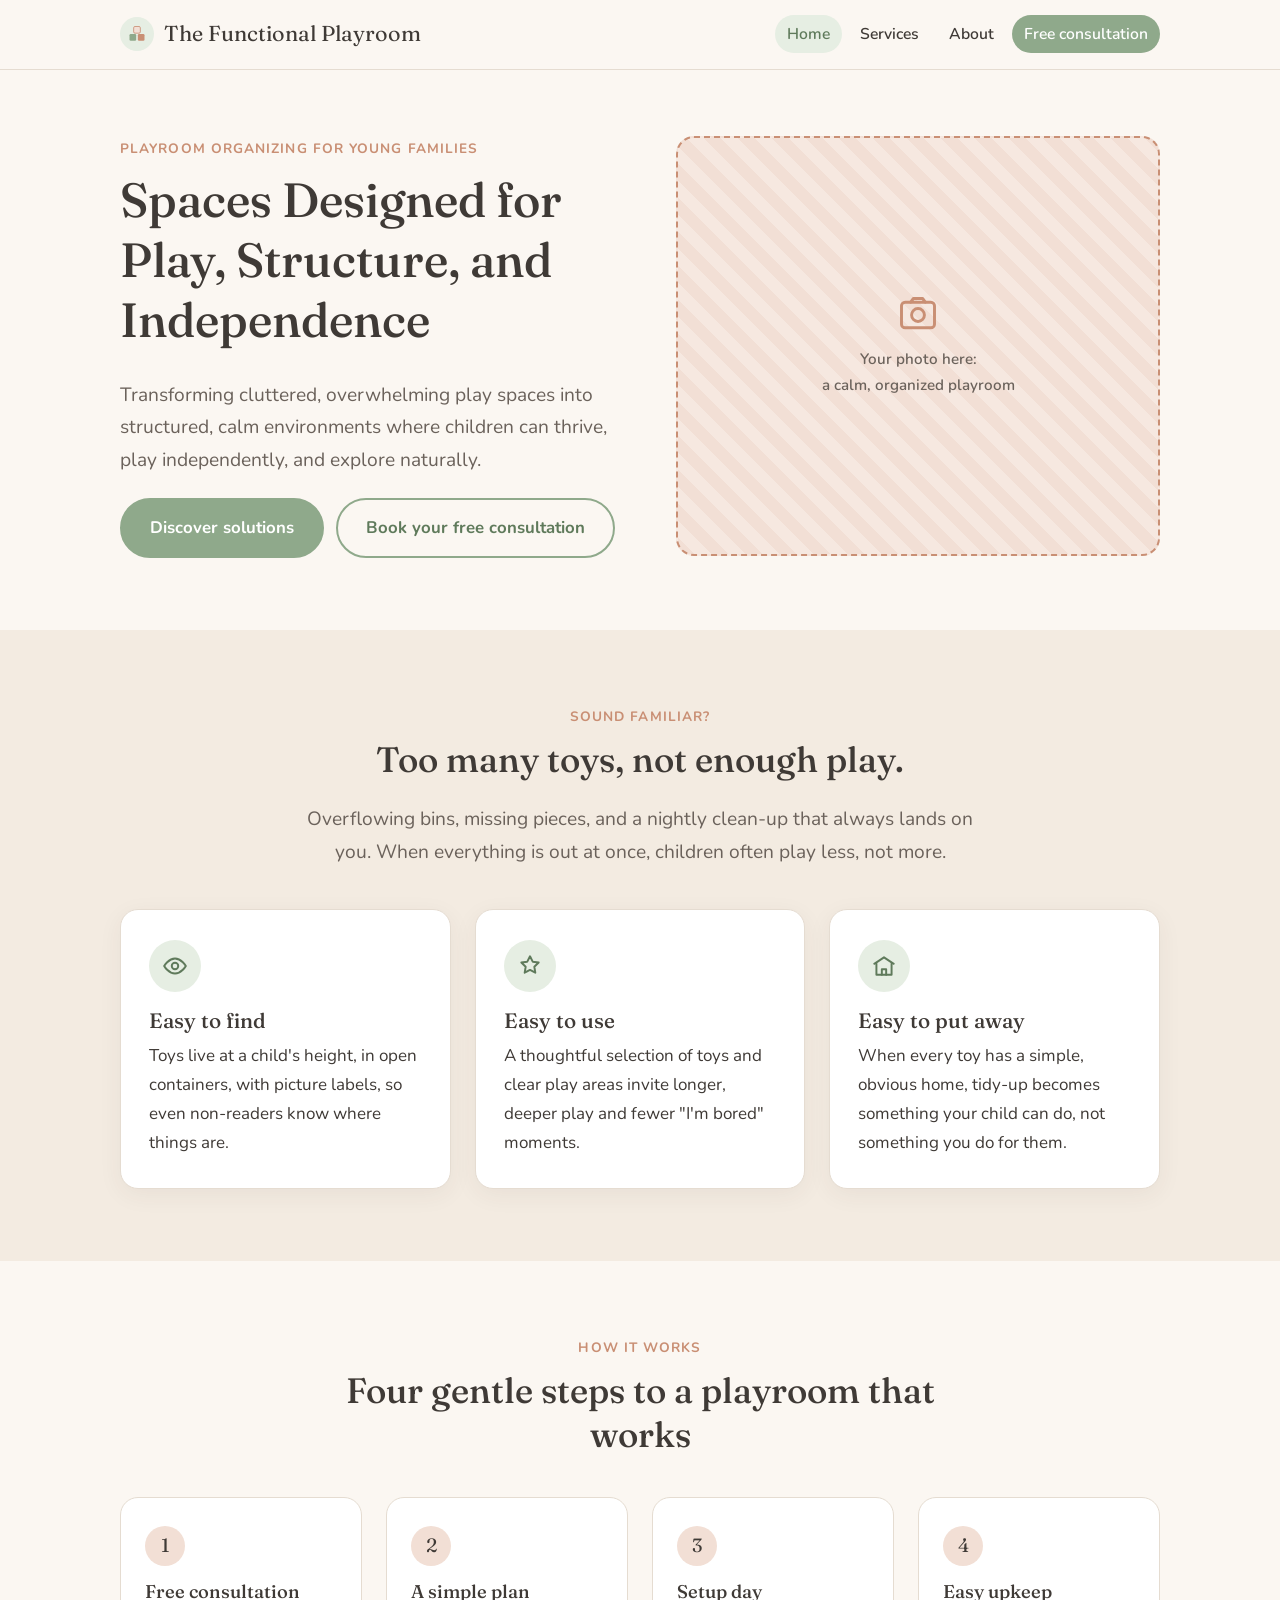
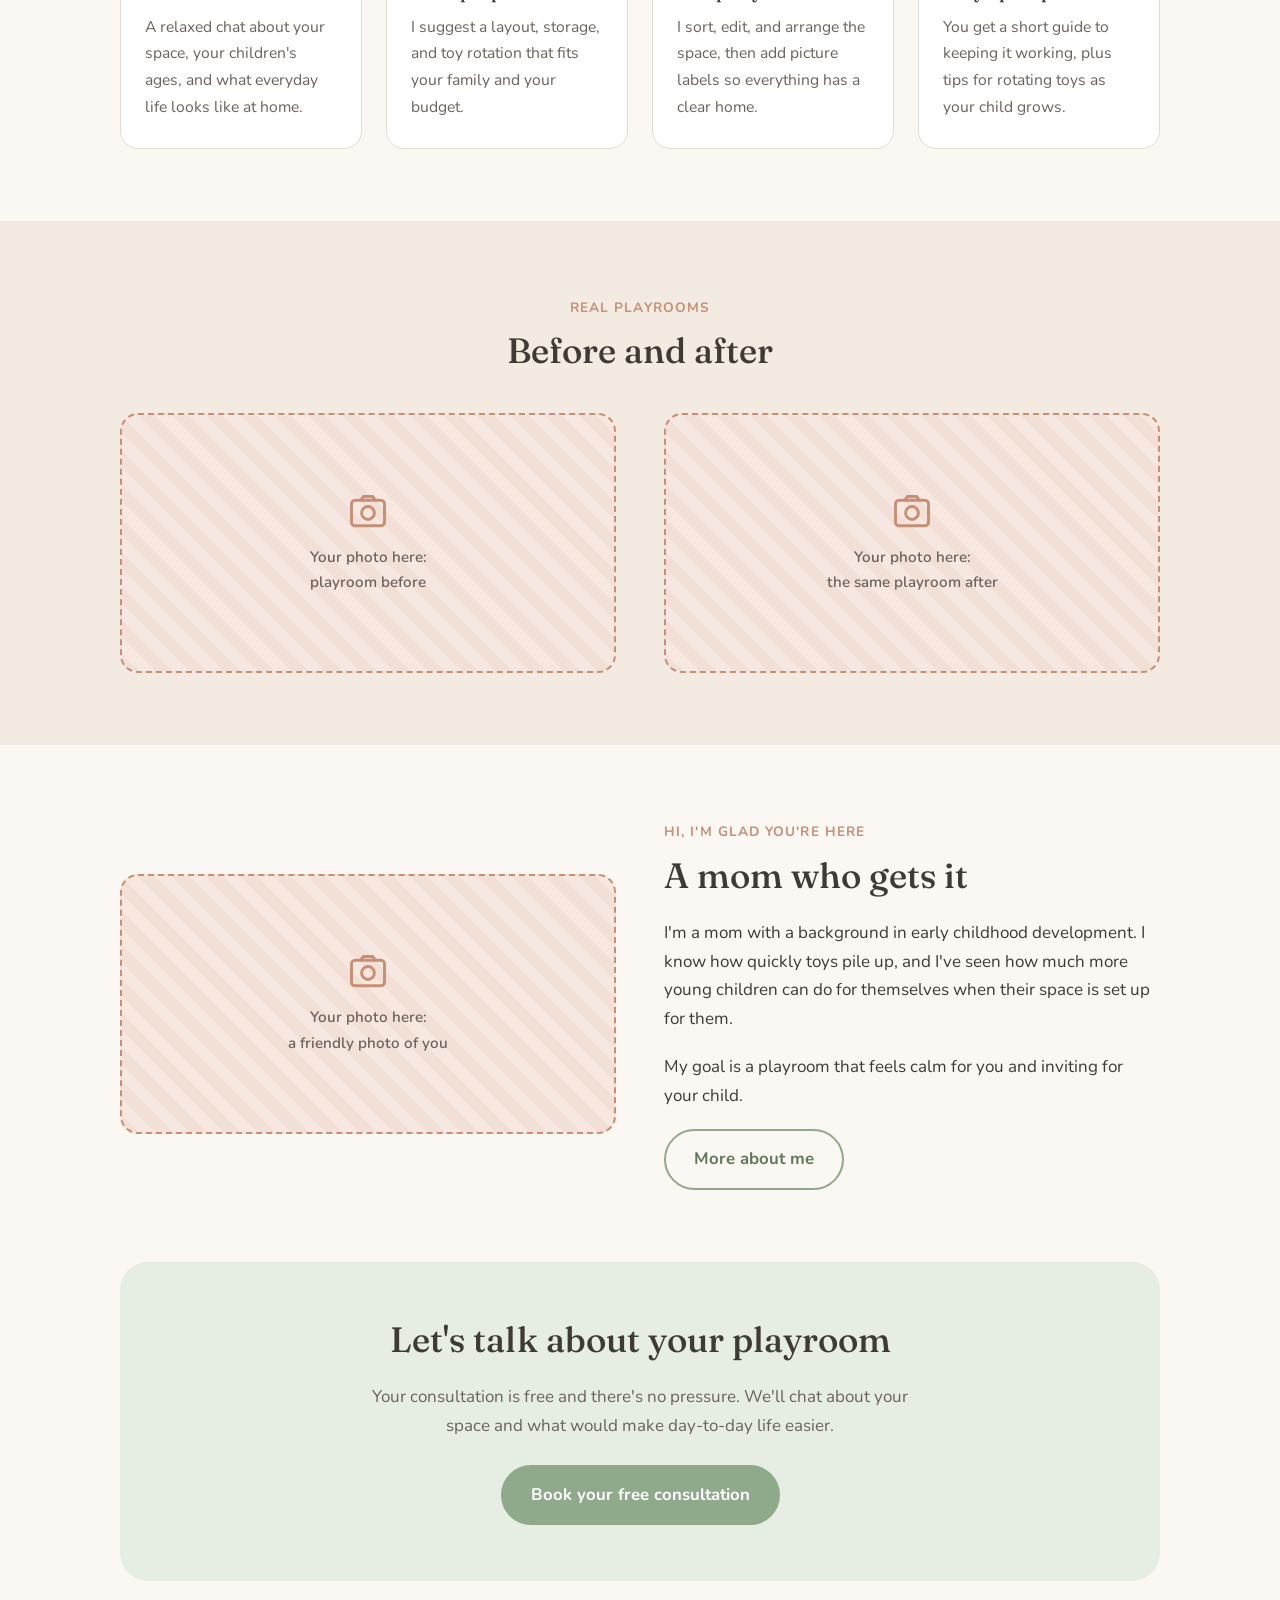
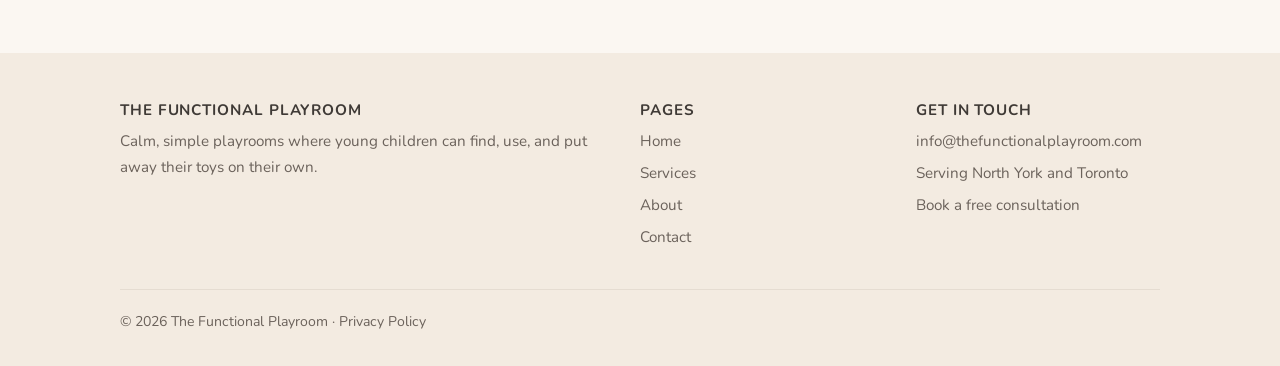
==== index.html @ b17b8019 "Update Home page headline, intro text, and add Discover solutions button Co-Authored-By: Claude Opus" ====
<!DOCTYPE html>
<html lang="en">
<head>
  <meta charset="UTF-8">
  <meta name="viewport" content="width=device-width, initial-scale=1">
  <title>The Functional Playroom | Playroom organizing for young children</title>
  <meta name="description" content="Playroom organizing for families with young children in North York and Toronto. Calm, simple spaces where little ones can find, use, and put away their toys on their own. Book a free consultation.">
  <link rel="preconnect" href="https://fonts.googleapis.com">
  <link rel="preconnect" href="https://fonts.gstatic.com" crossorigin>
  <link href="https://fonts.googleapis.com/css2?family=Fraunces:opsz,wght@9..144,400;9..144,500&family=Nunito:wght@400;600;700&display=swap" rel="stylesheet">
  <link rel="stylesheet" href="css/styles.css">
  <link rel="icon" href="data:image/svg+xml,%3Csvg xmlns='http://www.w3.org/2000/svg' viewBox='0 0 32 32'%3E%3Ccircle cx='16' cy='16' r='16' fill='%23e6eee3'/%3E%3Crect x='8' y='15' width='7' height='7' rx='1.5' fill='%238fa98b'/%3E%3Crect x='17' y='15' width='7' height='7' rx='1.5' fill='%23c98f74'/%3E%3Crect x='12.5' y='8' width='7' height='7' rx='1.5' fill='%23f2dfd5'/%3E%3C/svg%3E">
</head>
<body>
  <a class="skip-link" href="#main">Skip to content</a>

  <!-- ===== HEADER (same on every page) ===== -->
  <header class="site-header">
    <div class="container header-inner">
      <a class="logo" href="index.html">
        <span class="logo-mark" aria-hidden="true">
          <svg viewBox="0 0 24 24"><rect x="3" y="12" width="8" height="8" rx="1.5" fill="#8fa98b"/><rect x="13" y="12" width="8" height="8" rx="1.5" fill="#c98f74"/><rect x="8" y="3" width="8" height="8" rx="1.5" fill="#f2dfd5" stroke="#c98f74" stroke-width="1"/></svg>
        </span>
        The Functional Playroom
      </a>
      <nav class="site-nav" aria-label="Main">
        <ul>
          <li><a href="index.html" aria-current="page">Home</a></li>
          <li><a href="services.html">Services</a></li>
          <li><a href="about.html">About</a></li>
          <li><a class="nav-cta" href="contact.html">Free consultation</a></li>
        </ul>
      </nav>
    </div>
  </header>

  <main id="main">

    <!-- ===== HERO ===== -->
    <section class="hero">
      <div class="container hero-grid">
        <div>
          <span class="eyebrow">Playroom organizing for young families</span>
          <h1>Spaces Designed for Play, Structure, and Independence</h1>
          <p class="lead">Transforming cluttered, overwhelming play spaces into structured, calm environments where children can thrive, play independently, and explore naturally.</p>
          <div class="btn-row">
            <a class="btn" href="services.html">Discover solutions</a>
            <a class="btn btn-outline" href="contact.html">Book your free consultation</a>
          </div>
        </div>
        <!-- PHOTO: replace this box with your best "after" playroom photo -->
        <div class="photo-placeholder tall" role="img" aria-label="Photo coming soon">
          Your photo here:<br>a calm, organized playroom
        </div>
      </div>
    </section>

    <!-- ===== THE PROBLEM / PROMISE ===== -->
    <section class="section section-soft">
      <div class="container">
        <div class="section-intro">
          <span class="eyebrow">Sound familiar?</span>
          <h2>Too many toys, not enough play.</h2>
          <p class="lead">Overflowing bins, missing pieces, and a nightly clean-up that always lands on you. When everything is out at once, children often play less, not more.</p>
        </div>
        <div class="grid-3">
          <div class="card">
            <div class="icon-circle" aria-hidden="true">
              <svg viewBox="0 0 24 24" fill="none" stroke-width="1.8" stroke-linecap="round" stroke-linejoin="round"><circle cx="12" cy="12" r="3"/><path d="M2 12s4-7 10-7 10 7 10 7-4 7-10 7S2 12 2 12z"/></svg>
            </div>
            <h3>Easy to find</h3>
            <p>Toys live at a child's height, in open containers, with picture labels, so even non-readers know where things are.</p>
          </div>
          <div class="card">
            <div class="icon-circle" aria-hidden="true">
              <svg viewBox="0 0 24 24" fill="none" stroke-width="1.8" stroke-linecap="round" stroke-linejoin="round"><path d="M12 3l2.5 5 5.5.8-4 3.9.9 5.5L12 15.6 7.1 18.2 8 12.7 4 8.8l5.5-.8z"/></svg>
            </div>
            <h3>Easy to use</h3>
            <p>A thoughtful selection of toys and clear play areas invite longer, deeper play and fewer "I'm bored" moments.</p>
          </div>
          <div class="card">
            <div class="icon-circle" aria-hidden="true">
              <svg viewBox="0 0 24 24" fill="none" stroke-width="1.8" stroke-linecap="round" stroke-linejoin="round"><path d="M3 10l9-6 9 6"/><path d="M5 10v10h14V10"/><path d="M10 20v-5h4v5"/></svg>
            </div>
            <h3>Easy to put away</h3>
            <p>When every toy has a simple, obvious home, tidy-up becomes something your child can do, not something you do for them.</p>
          </div>
        </div>
      </div>
    </section>

    <!-- ===== HOW IT WORKS ===== -->
    <section class="section">
      <div class="container">
        <div class="section-intro">
          <span class="eyebrow">How it works</span>
          <h2>Four gentle steps to a playroom that works</h2>
        </div>
        <ol class="steps">
          <li>
            <h3>Free consultation</h3>
            <p>A relaxed chat about your space, your children's ages, and what everyday life looks like at home.</p>
          </li>
          <li>
            <h3>A simple plan</h3>
            <p>I suggest a layout, storage, and toy rotation that fits your family and your budget.</p>
          </li>
          <li>
            <h3>Setup day</h3>
            <p>I sort, edit, and arrange the space, then add picture labels so everything has a clear home.</p>
          </li>
          <li>
            <h3>Easy upkeep</h3>
            <p>You get a short guide to keeping it working, plus tips for rotating toys as your child grows.</p>
          </li>
        </ol>
      </div>
    </section>

    <!-- ===== BEFORE / AFTER PHOTOS ===== -->
    <section class="section section-soft">
      <div class="container">
        <div class="section-intro">
          <span class="eyebrow">Real playrooms</span>
          <h2>Before and after</h2>
        </div>
        <div class="grid-2">
          <!-- PHOTO: a "before" photo -->
          <div class="photo-placeholder" role="img" aria-label="Photo coming soon">
            Your photo here:<br>playroom before
          </div>
          <!-- PHOTO: the matching "after" photo -->
          <div class="photo-placeholder" role="img" aria-label="Photo coming soon">
            Your photo here:<br>the same playroom after
          </div>
        </div>
      </div>
    </section>

    <!-- ===== ABOUT TEASER ===== -->
    <section class="section">
      <div class="container grid-2">
        <!-- PHOTO: a friendly photo of you -->
        <div class="photo-placeholder" role="img" aria-label="Photo coming soon">
          Your photo here:<br>a friendly photo of you
        </div>
        <div>
          <span class="eyebrow">Hi, I'm glad you're here</span>
          <h2>A mom who gets it</h2>
          <p>I'm a mom with a background in early childhood development. I know how quickly toys pile up, and I've seen how much more young children can do for themselves when their space is set up for them.</p>
          <p>My goal is a playroom that feels calm for you and inviting for your child.</p>
          <a class="btn btn-outline" href="about.html">More about me</a>
        </div>
      </div>
    </section>

    <!-- ===== CALL TO ACTION ===== -->
    <section class="container">
      <div class="cta-band">
        <h2>Let's talk about your playroom</h2>
        <p>Your consultation is free and there's no pressure. We'll chat about your space and what would make day-to-day life easier.</p>
        <a class="btn" href="contact.html">Book your free consultation</a>
      </div>
    </section>

  </main>

  <!-- ===== FOOTER (same on every page) ===== -->
  <footer class="site-footer">
    <div class="container">
      <div class="footer-grid">
        <div>
          <h3>The Functional Playroom</h3>
          <p>Calm, simple playrooms where young children can find, use, and put away their toys on their own.</p>
        </div>
        <div>
          <h3>Pages</h3>
          <ul>
            <li><a href="index.html">Home</a></li>
            <li><a href="services.html">Services</a></li>
            <li><a href="about.html">About</a></li>
            <li><a href="contact.html">Contact</a></li>
          </ul>
        </div>
        <div>
          <h3>Get in touch</h3>
          <ul>
            <li><a href="mailto:info@thefunctionalplayroom.com">info@thefunctionalplayroom.com</a></li>
            <li>Serving North York and Toronto</li>
            <li><a href="contact.html">Book a free consultation</a></li>
          </ul>
        </div>
      </div>
      <div class="footer-bottom">
        &copy; 2026 The Functional Playroom &middot; <a href="privacy.html">Privacy Policy</a>
      </div>
    </div>
  </footer>
</body>
</html>
---- css/styles.css ----
/* =========================================================
   The Functional Playroom — site styles
   ---------------------------------------------------------
   To change the colours across the whole site, edit the
   values in the ":root" block just below. Everything else
   uses these names.
   ========================================================= */

:root {
  --cream: #fbf7f2;        /* main background */
  --white: #ffffff;
  --sand: #f3ebe1;         /* soft section background */
  --sage: #8fa98b;         /* main accent (buttons, links) */
  --sage-dark: #5f7a5b;    /* button hover, headings accent */
  --sage-light: #e6eee3;
  --blush: #f2dfd5;        /* warm highlight */
  --clay: #c98f74;         /* small warm details */
  --text: #3f3a36;         /* body text */
  --text-soft: #6b625b;    /* secondary text */
  --border: #e5dcd1;

  --radius: 18px;
  --shadow: 0 6px 24px rgba(63, 58, 54, 0.06);
  --max-width: 1080px;

  --font-body: "Nunito", "Segoe UI", Helvetica, Arial, sans-serif;
  --font-heading: "Fraunces", Georgia, "Times New Roman", serif;
}

/* ---------- Basics ---------- */

*,
*::before,
*::after {
  box-sizing: border-box;
}


body {
  margin: 0;
  background: var(--cream);
  color: var(--text);
  font-family: var(--font-body);
  font-size: 1.0625rem;
  line-height: 1.7;
  -webkit-font-smoothing: antialiased;
}

img {
  max-width: 100%;
  height: auto;
  display: block;
  border-radius: var(--radius);
}

h1,
h2,
h3 {
  font-family: var(--font-heading);
  font-weight: 500;
  line-height: 1.25;
  color: var(--text);
  margin: 0 0 0.6em;
}

h1 { font-size: clamp(2rem, 5vw, 3rem); }
h2 { font-size: clamp(1.6rem, 3.5vw, 2.2rem); }
h3 { font-size: 1.3rem; }

p { margin: 0 0 1.1em; }

a {
  color: var(--sage-dark);
  text-underline-offset: 3px;
}

a:hover { color: var(--text); }

:focus-visible {
  outline: 3px solid var(--clay);
  outline-offset: 3px;
}

.container {
  width: 100%;
  max-width: var(--max-width);
  margin: 0 auto;
  padding: 0 20px;
}

.skip-link {
  position: absolute;
  left: -999px;
  top: 8px;
  background: var(--white);
  padding: 8px 14px;
  border-radius: 8px;
  z-index: 100;
}

.skip-link:focus { left: 8px; }

/* ---------- Header & navigation ---------- */

.site-header {
  background: var(--cream);
  border-bottom: 1px solid var(--border);
  position: sticky;
  top: 0;
  z-index: 50;
}

.header-inner {
  display: flex;
  align-items: center;
  justify-content: space-between;
  gap: 16px;
  padding-top: 16px;
  padding-bottom: 16px;
  flex-wrap: wrap;
}

.logo {
  font-family: var(--font-heading);
  font-size: 1.35rem;
  color: var(--text);
  text-decoration: none;
  display: flex;
  align-items: center;
  gap: 10px;
}

.logo-mark {
  width: 34px;
  height: 34px;
  border-radius: 50%;
  background: var(--sage-light);
  display: grid;
  place-items: center;
  flex-shrink: 0;
}

.logo-mark svg {
  width: 20px;
  height: 20px;
}

.site-nav ul {
  list-style: none;
  margin: 0;
  padding: 0;
  display: flex;
  flex-wrap: wrap;
  align-items: center;
  gap: 4px 6px;
}

.site-nav a {
  text-decoration: none;
  color: var(--text);
  padding: 8px 12px;
  border-radius: 999px;
  font-weight: 600;
  font-size: 0.98rem;
}

.site-nav a:hover { background: var(--sand); }

.site-nav a[aria-current="page"] {
  background: var(--sage-light);
  color: var(--sage-dark);
}

.site-nav .nav-cta {
  background: var(--sage);
  color: var(--white);
}

.site-nav .nav-cta:hover,
.site-nav .nav-cta[aria-current="page"] {
  background: var(--sage-dark);
  color: var(--white);
}

/* ---------- Buttons ---------- */

.btn {
  display: inline-block;
  background: var(--sage);
  color: var(--white);
  font-family: var(--font-body);
  font-weight: 700;
  font-size: 1.05rem;
  padding: 14px 28px;
  border-radius: 999px;
  border: 2px solid var(--sage);
  text-decoration: none;
  cursor: pointer;
  transition: background 0.2s ease, border-color 0.2s ease;
}

.btn:hover {
  background: var(--sage-dark);
  border-color: var(--sage-dark);
  color: var(--white);
}

.btn-outline {
  background: transparent;
  color: var(--sage-dark);
}

.btn-outline:hover {
  background: var(--sage-light);
  color: var(--sage-dark);
  border-color: var(--sage);
}

.btn-row {
  display: flex;
  flex-wrap: wrap;
  gap: 12px;
  margin-top: 8px;
}

/* ---------- Sections ---------- */

.section {
  padding: 72px 0;
}

.section-soft { background: var(--sand); }
.section-sage { background: var(--sage-light); }

.section-intro {
  max-width: 680px;
  margin: 0 auto 40px;
  text-align: center;
}

.eyebrow {
  display: inline-block;
  font-size: 0.85rem;
  font-weight: 700;
  letter-spacing: 0.08em;
  text-transform: uppercase;
  color: var(--clay);
  margin-bottom: 10px;
}

.lead {
  font-size: 1.2rem;
  color: var(--text-soft);
}

/* ---------- Hero ---------- */

.hero {
  padding: 64px 0 72px;
}

.hero-grid {
  display: grid;
  grid-template-columns: 1.05fr 1fr;
  gap: 48px;
  align-items: center;
}

.page-hero {
  padding: 56px 0 40px;
  text-align: center;
}

.page-hero .lead {
  max-width: 640px;
  margin: 0 auto;
}

/* ---------- Photo placeholders ---------- */
/* Replace each <div class="photo-placeholder"> with an
   <img src="images/your-photo.jpg" alt="description">
   when your photos are ready. See README.md. */

.photo-placeholder {
  background: repeating-linear-gradient(
      45deg,
      var(--blush),
      var(--blush) 12px,
      #f6e8e0 12px,
      #f6e8e0 24px
    );
  border: 2px dashed var(--clay);
  border-radius: var(--radius);
  color: var(--text-soft);
  display: flex;
  flex-direction: column;
  align-items: center;
  justify-content: center;
  text-align: center;
  padding: 24px;
  min-height: 260px;
  font-weight: 600;
  font-size: 0.95rem;
}

.photo-placeholder::before {
  content: "";
  width: 44px;
  height: 44px;
  margin-bottom: 10px;
  background: no-repeat center / contain
    url("data:image/svg+xml,%3Csvg xmlns='http://www.w3.org/2000/svg' viewBox='0 0 24 24' fill='none' stroke='%23c98f74' stroke-width='1.6' stroke-linecap='round' stroke-linejoin='round'%3E%3Crect x='3' y='5' width='18' height='14' rx='2'/%3E%3Ccircle cx='12' cy='12' r='3.5'/%3E%3Cpath d='M8 5l1.5-2h5L16 5'/%3E%3C/svg%3E");
}

.photo-placeholder.tall { min-height: 420px; }
.photo-placeholder.short { min-height: 200px; }

/* ---------- Cards & grids ---------- */

.grid-3 {
  display: grid;
  grid-template-columns: repeat(3, 1fr);
  gap: 24px;
}

.grid-2 {
  display: grid;
  grid-template-columns: repeat(2, 1fr);
  gap: 48px;
  align-items: center;
}

.card {
  background: var(--white);
  border: 1px solid var(--border);
  border-radius: var(--radius);
  padding: 30px 28px;
  box-shadow: var(--shadow);
}

.card h3 { margin-bottom: 0.4em; }
.card p:last-child { margin-bottom: 0; }

.icon-circle {
  width: 52px;
  height: 52px;
  border-radius: 50%;
  background: var(--sage-light);
  display: grid;
  place-items: center;
  margin-bottom: 16px;
}

.icon-circle svg {
  width: 26px;
  height: 26px;
  stroke: var(--sage-dark);
}

.check-list {
  list-style: none;
  padding: 0;
  margin: 0 0 1.2em;
}

.check-list li {
  position: relative;
  padding-left: 32px;
  margin-bottom: 10px;
}

.check-list li::before {
  content: "";
  position: absolute;
  left: 0;
  top: 0.45em;
  width: 18px;
  height: 18px;
  border-radius: 50%;
  background: var(--sage-light)
    url("data:image/svg+xml,%3Csvg xmlns='http://www.w3.org/2000/svg' viewBox='0 0 24 24' fill='none' stroke='%235f7a5b' stroke-width='3' stroke-linecap='round' stroke-linejoin='round'%3E%3Cpath d='M6 12l4 4 8-8'/%3E%3C/svg%3E")
    no-repeat center / 12px;
}

/* ---------- Steps ---------- */

.steps {
  list-style: none;
  padding: 0;
  margin: 0;
  display: grid;
  grid-template-columns: repeat(4, 1fr);
  gap: 24px;
  counter-reset: step;
}

.steps li {
  counter-increment: step;
  background: var(--white);
  border-radius: var(--radius);
  padding: 28px 24px;
  border: 1px solid var(--border);
}

.steps li::before {
  content: counter(step);
  display: grid;
  place-items: center;
  width: 40px;
  height: 40px;
  border-radius: 50%;
  background: var(--blush);
  color: var(--text);
  font-family: var(--font-heading);
  font-size: 1.2rem;
  margin-bottom: 14px;
}

.steps h3 { font-size: 1.15rem; }
.steps p { margin: 0; color: var(--text-soft); font-size: 0.98rem; }

/* ---------- Services page ---------- */

.service {
  display: grid;
  grid-template-columns: 1fr 1fr;
  gap: 48px;
  align-items: center;
  padding: 48px 0;
  border-bottom: 1px solid var(--border);
}

.service:last-child { border-bottom: 0; }

.service.reverse .service-photo { order: 2; }

.service-meta {
  font-size: 0.95rem;
  color: var(--text-soft);
  background: var(--sand);
  border-radius: 12px;
  padding: 12px 16px;
  margin-bottom: 1.2em;
}

/* ---------- FAQ ---------- */

.faq {
  max-width: 760px;
  margin: 0 auto;
}

.faq details {
  background: var(--white);
  border: 1px solid var(--border);
  border-radius: 14px;
  padding: 18px 22px;
  margin-bottom: 12px;
}

.faq summary {
  cursor: pointer;
  font-weight: 700;
  list-style: none;
  position: relative;
  padding-right: 28px;
}

.faq summary::-webkit-details-marker { display: none; }

.faq summary::after {
  content: "+";
  position: absolute;
  right: 0;
  top: -2px;
  font-size: 1.4rem;
  color: var(--sage-dark);
}

.faq details[open] summary::after { content: "–"; }

.faq details p {
  margin: 12px 0 0;
  color: var(--text-soft);
}

/* ---------- Call-to-action band ---------- */

.cta-band {
  background: var(--sage-light);
  border-radius: 28px;
  padding: 56px 32px;
  text-align: center;
}

.cta-band p {
  max-width: 560px;
  margin: 0 auto 24px;
  color: var(--text-soft);
}

/* ---------- Contact form ---------- */

.contact-grid {
  display: grid;
  grid-template-columns: 1.4fr 1fr;
  gap: 40px;
  align-items: start;
}

.form-card {
  background: var(--white);
  border: 1px solid var(--border);
  border-radius: var(--radius);
  padding: 32px;
  box-shadow: var(--shadow);
}

.form-row {
  display: grid;
  grid-template-columns: 1fr 1fr;
  gap: 16px;
}

.field { margin-bottom: 18px; }

.field label,
.field legend {
  display: block;
  font-weight: 700;
  margin-bottom: 6px;
  font-size: 0.98rem;
}

.field .optional {
  font-weight: 400;
  color: var(--text-soft);
  font-size: 0.9rem;
}

.field input[type="text"],
.field input[type="email"],
.field input[type="tel"],
.field select,
.field textarea {
  width: 100%;
  font: inherit;
  font-size: 1rem; /* 16px+ stops phones from zooming in */
  color: var(--text);
  background: var(--cream);
  border: 1.5px solid var(--border);
  border-radius: 12px;
  padding: 12px 14px;
}

.field textarea {
  min-height: 140px;
  resize: vertical;
}

.field input:focus,
.field select:focus,
.field textarea:focus {
  outline: none;
  border-color: var(--sage);
  background: var(--white);
  box-shadow: 0 0 0 3px var(--sage-light);
}

fieldset.field {
  border: 0;
  padding: 0;
  margin: 0 0 18px;
}

.choice {
  display: flex;
  align-items: flex-start;
  gap: 10px;
  margin-bottom: 8px;
  font-weight: 400;
}

.choice input {
  margin-top: 6px;
  width: 18px;
  height: 18px;
  accent-color: var(--sage-dark);
  flex-shrink: 0;
}

.inline-choices {
  display: flex;
  flex-wrap: wrap;
  gap: 4px 24px;
}

.form-note {
  font-size: 0.9rem;
  color: var(--text-soft);
  margin-top: 14px;
}

.hidden-field {
  position: absolute;
  left: -5000px;
}

.contact-aside .card { margin-bottom: 20px; }

/* ---------- Simple text pages (privacy) ---------- */

.prose {
  max-width: 760px;
  margin: 0 auto;
}

.prose h2 {
  font-size: 1.5rem;
  margin-top: 2em;
}

.prose ul { padding-left: 1.3em; }
.prose li { margin-bottom: 0.4em; }

.notice {
  background: var(--blush);
  border-radius: 14px;
  padding: 16px 20px;
  font-size: 0.95rem;
}

/* ---------- Footer ---------- */

.site-footer {
  background: var(--sand);
  padding: 48px 0 32px;
  margin-top: 72px;
  font-size: 0.95rem;
  color: var(--text-soft);
}

.footer-grid {
  display: grid;
  grid-template-columns: 2fr 1fr 1fr;
  gap: 32px;
}

.site-footer h3 {
  font-family: var(--font-body);
  font-size: 0.95rem;
  font-weight: 700;
  text-transform: uppercase;
  letter-spacing: 0.06em;
  color: var(--text);
}

.site-footer ul {
  list-style: none;
  padding: 0;
  margin: 0;
}

.site-footer li { margin-bottom: 6px; }

.site-footer a {
  color: var(--text-soft);
  text-decoration: none;
}

.site-footer a:hover {
  color: var(--text);
  text-decoration: underline;
}

.footer-bottom {
  border-top: 1px solid var(--border);
  margin-top: 32px;
  padding-top: 20px;
  font-size: 0.88rem;
}

/* ---------- Helpers ---------- */

.text-center { text-align: center; }
.mt-0 { margin-top: 0; }
.mb-0 { margin-bottom: 0; }

/* =========================================================
   Tablets and phones
   ========================================================= */

@media (max-width: 900px) {
  .steps { grid-template-columns: repeat(2, 1fr); }
  .grid-3 { grid-template-columns: 1fr 1fr; }
  .contact-grid { grid-template-columns: 1fr; }
  .footer-grid { grid-template-columns: 1fr 1fr; }
  .footer-grid > :first-child { grid-column: 1 / -1; }
}

@media (max-width: 720px) {
  body { font-size: 1rem; }

  .header-inner {
    flex-direction: column;
    align-items: center;
    padding-top: 12px;
    padding-bottom: 10px;
    gap: 8px;
  }

  .site-header { position: static; }

  .site-nav ul { justify-content: center; }
  .site-nav a { padding: 6px 10px; font-size: 0.95rem; }

  .section { padding: 52px 0; }
  .hero { padding: 36px 0 52px; }
  .page-hero { padding: 40px 0 24px; }

  .hero-grid,
  .grid-2,
  .grid-3,
  .service,
  .form-row {
    grid-template-columns: 1fr;
    gap: 28px;
  }

  .form-row { gap: 0; }

  /* On phones, show the photo above the text for every service */
  .service.reverse .service-photo { order: 0; }

  .steps { grid-template-columns: 1fr; }

  .photo-placeholder { min-height: 220px; }
  .photo-placeholder.tall { min-height: 300px; }

  .btn { width: 100%; text-align: center; }
  .btn-row { flex-direction: column; }

  .form-card { padding: 22px 18px; }
  .cta-band { padding: 40px 20px; border-radius: 20px; }

  .footer-grid { grid-template-columns: 1fr; }
}
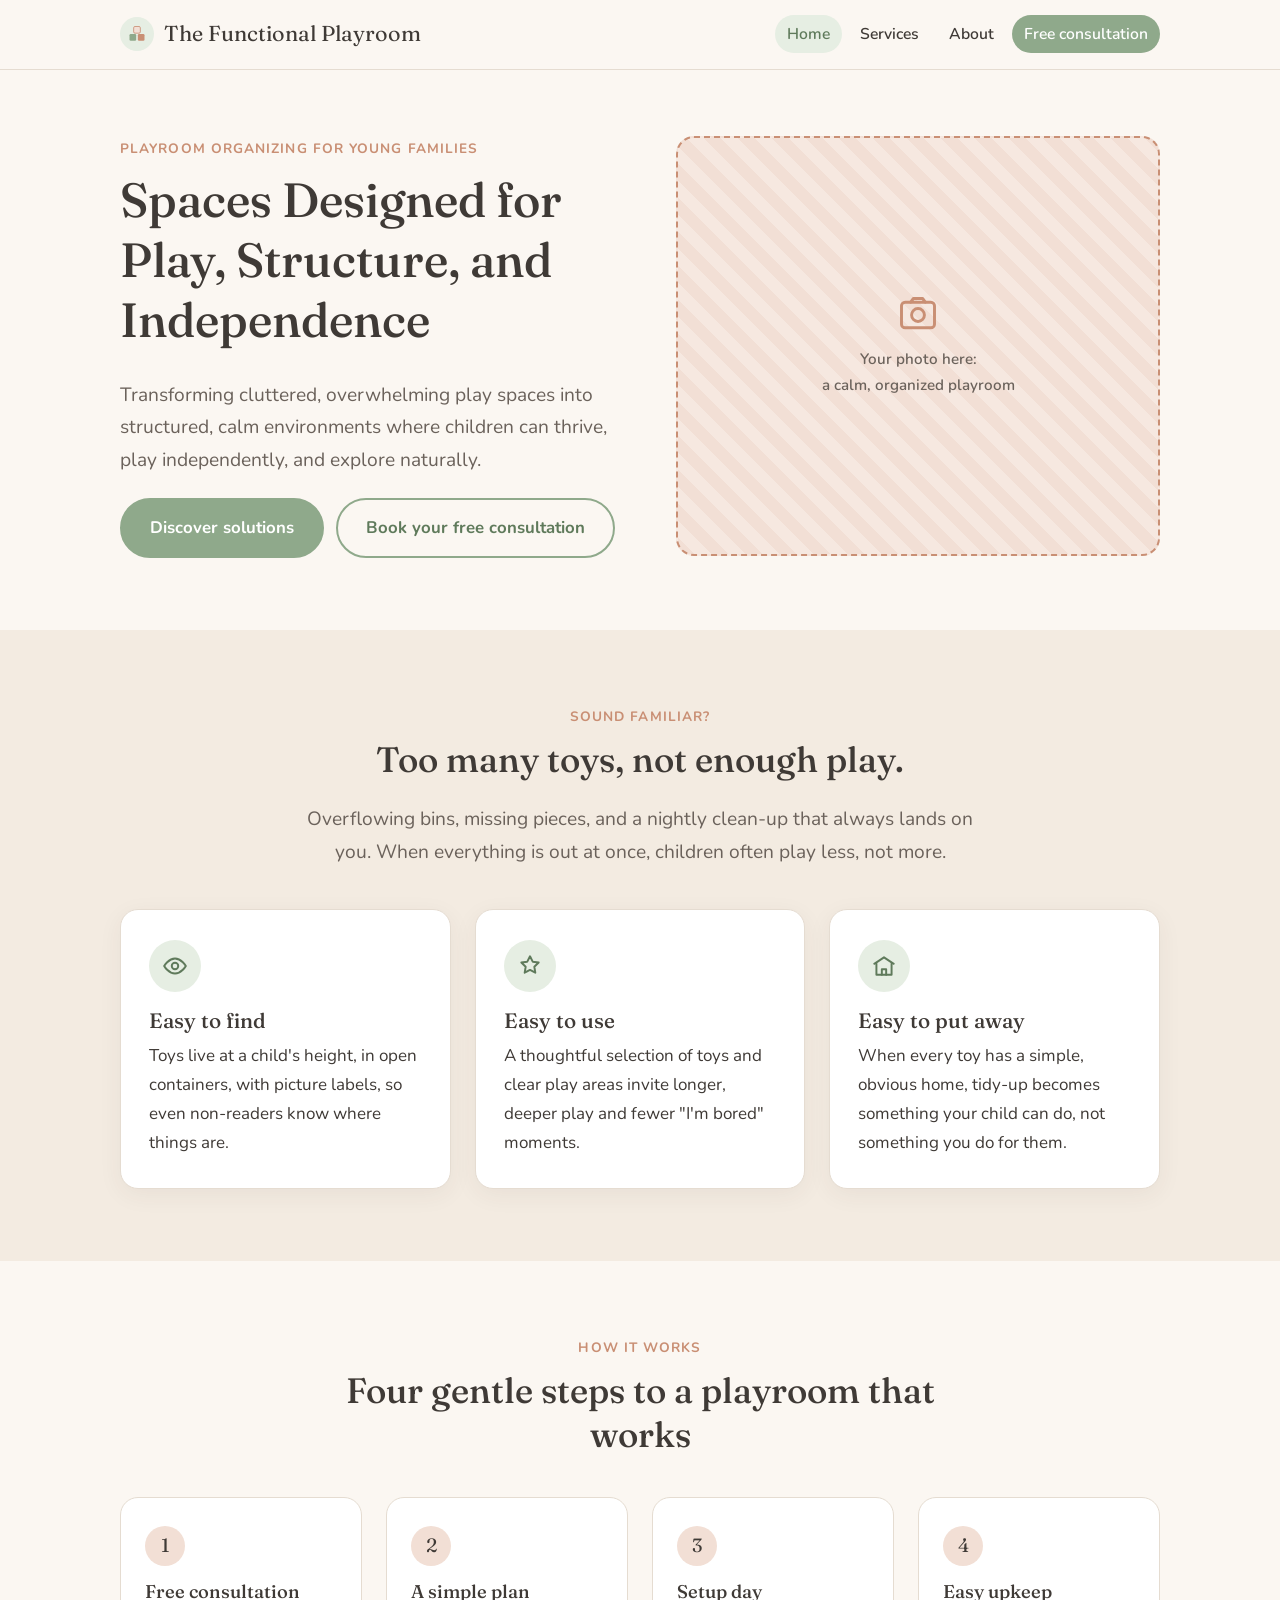
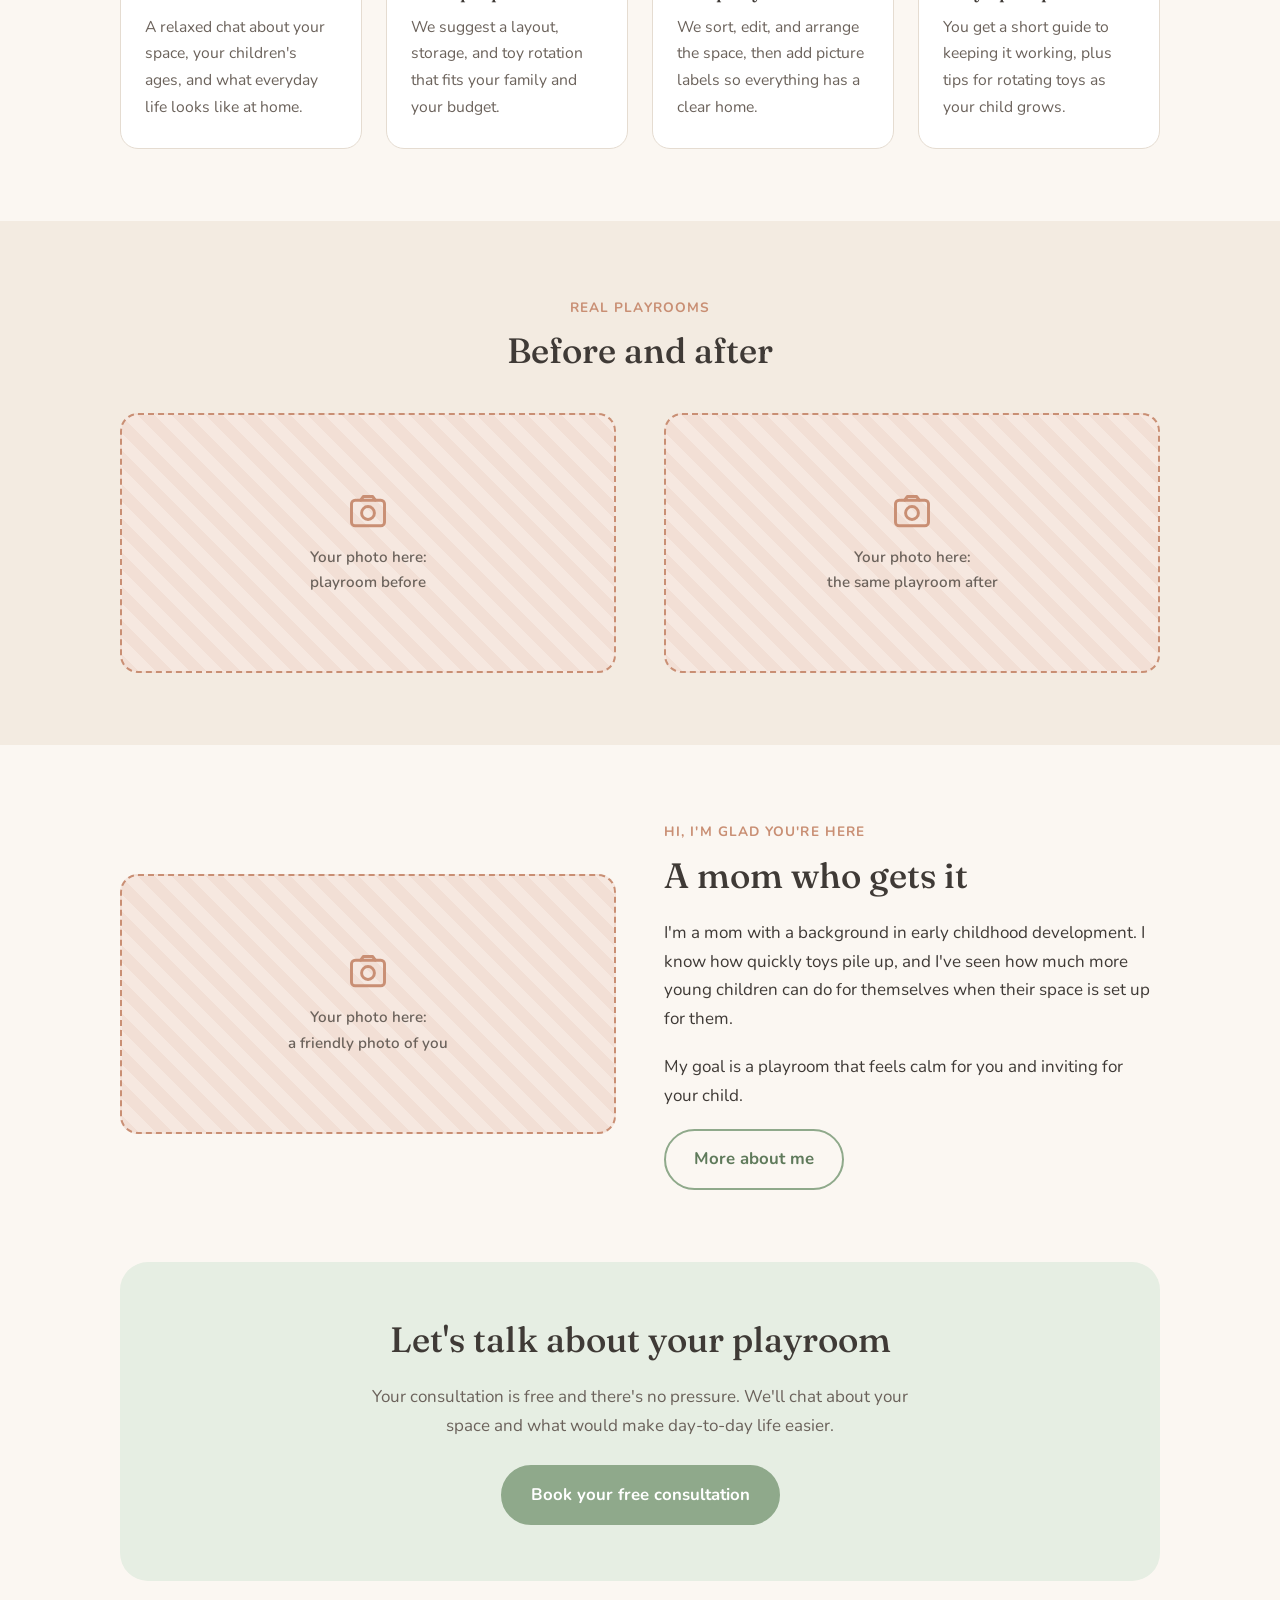
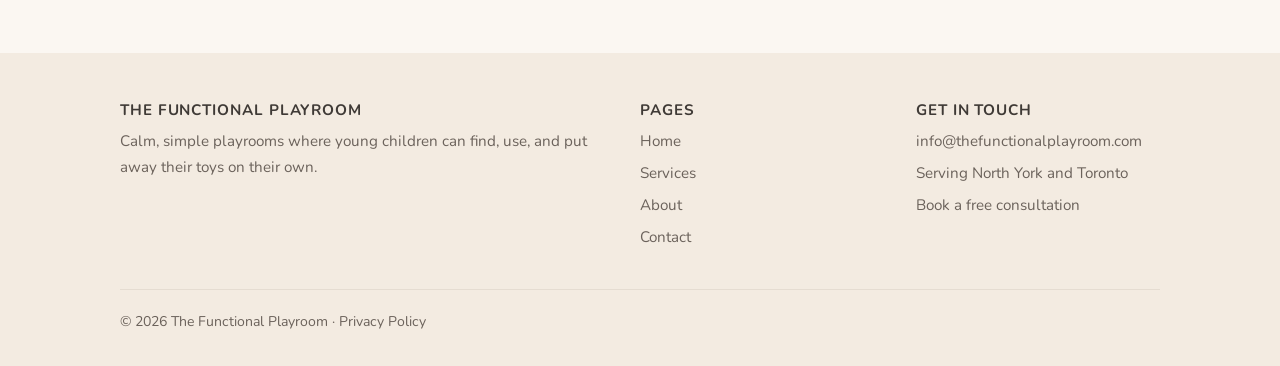
==== commit 1f679858: "Use 'we' voice, add Roadmap availability and Signature tagline Business pages and privacy policy now" ====
--- a/index.html
+++ b/index.html
@@ -103,11 +103,11 @@
           </li>
           <li>
             <h3>A simple plan</h3>
-            <p>I suggest a layout, storage, and toy rotation that fits your family and your budget.</p>
+            <p>We suggest a layout, storage, and toy rotation that fits your family and your budget.</p>
           </li>
           <li>
             <h3>Setup day</h3>
-            <p>I sort, edit, and arrange the space, then add picture labels so everything has a clear home.</p>
+            <p>We sort, edit, and arrange the space, then add picture labels so everything has a clear home.</p>
           </li>
           <li>
             <h3>Easy upkeep</h3>
--- a/css/styles.css
+++ b/css/styles.css
@@ -745,3 +745,32 @@
 
   .footer-grid { grid-template-columns: 1fr; }
 }
+
+/* ---------- Service details (added) ---------- */
+
+.service h3 {
+  font-size: 1.1rem;
+  margin-top: 1.4em;
+}
+
+.service .lead {
+  font-size: 1.1rem;
+}
+
+.product-note {
+  background: var(--sand);
+  border-radius: 14px;
+  padding: 18px 20px;
+  margin: 0 0 1.4em;
+  font-size: 0.92rem;
+  color: var(--text-soft);
+}
+
+.product-note ul {
+  margin: 0;
+  padding-left: 1.2em;
+}
+
+.product-note li { margin-bottom: 0.5em; }
+.product-note li:last-child { margin-bottom: 0; }
+.fine-print { margin-bottom: 0.8em; }
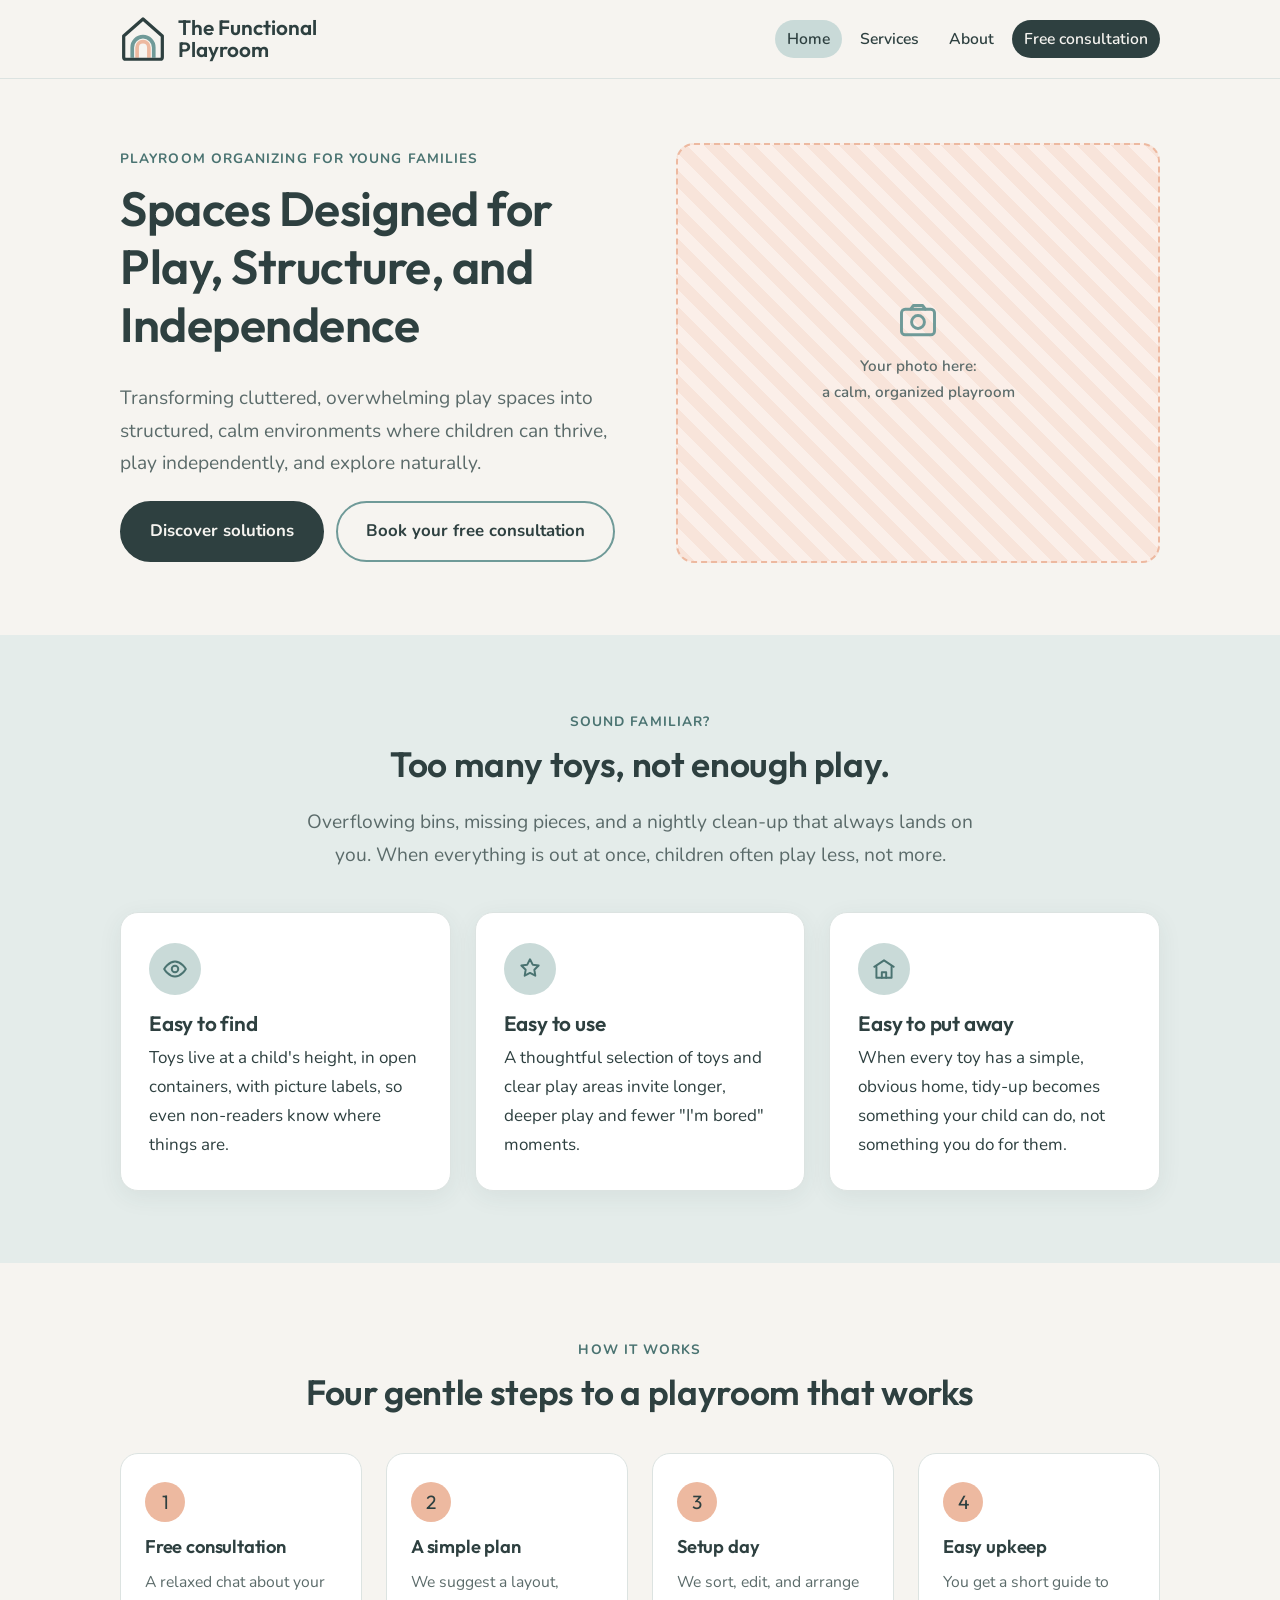
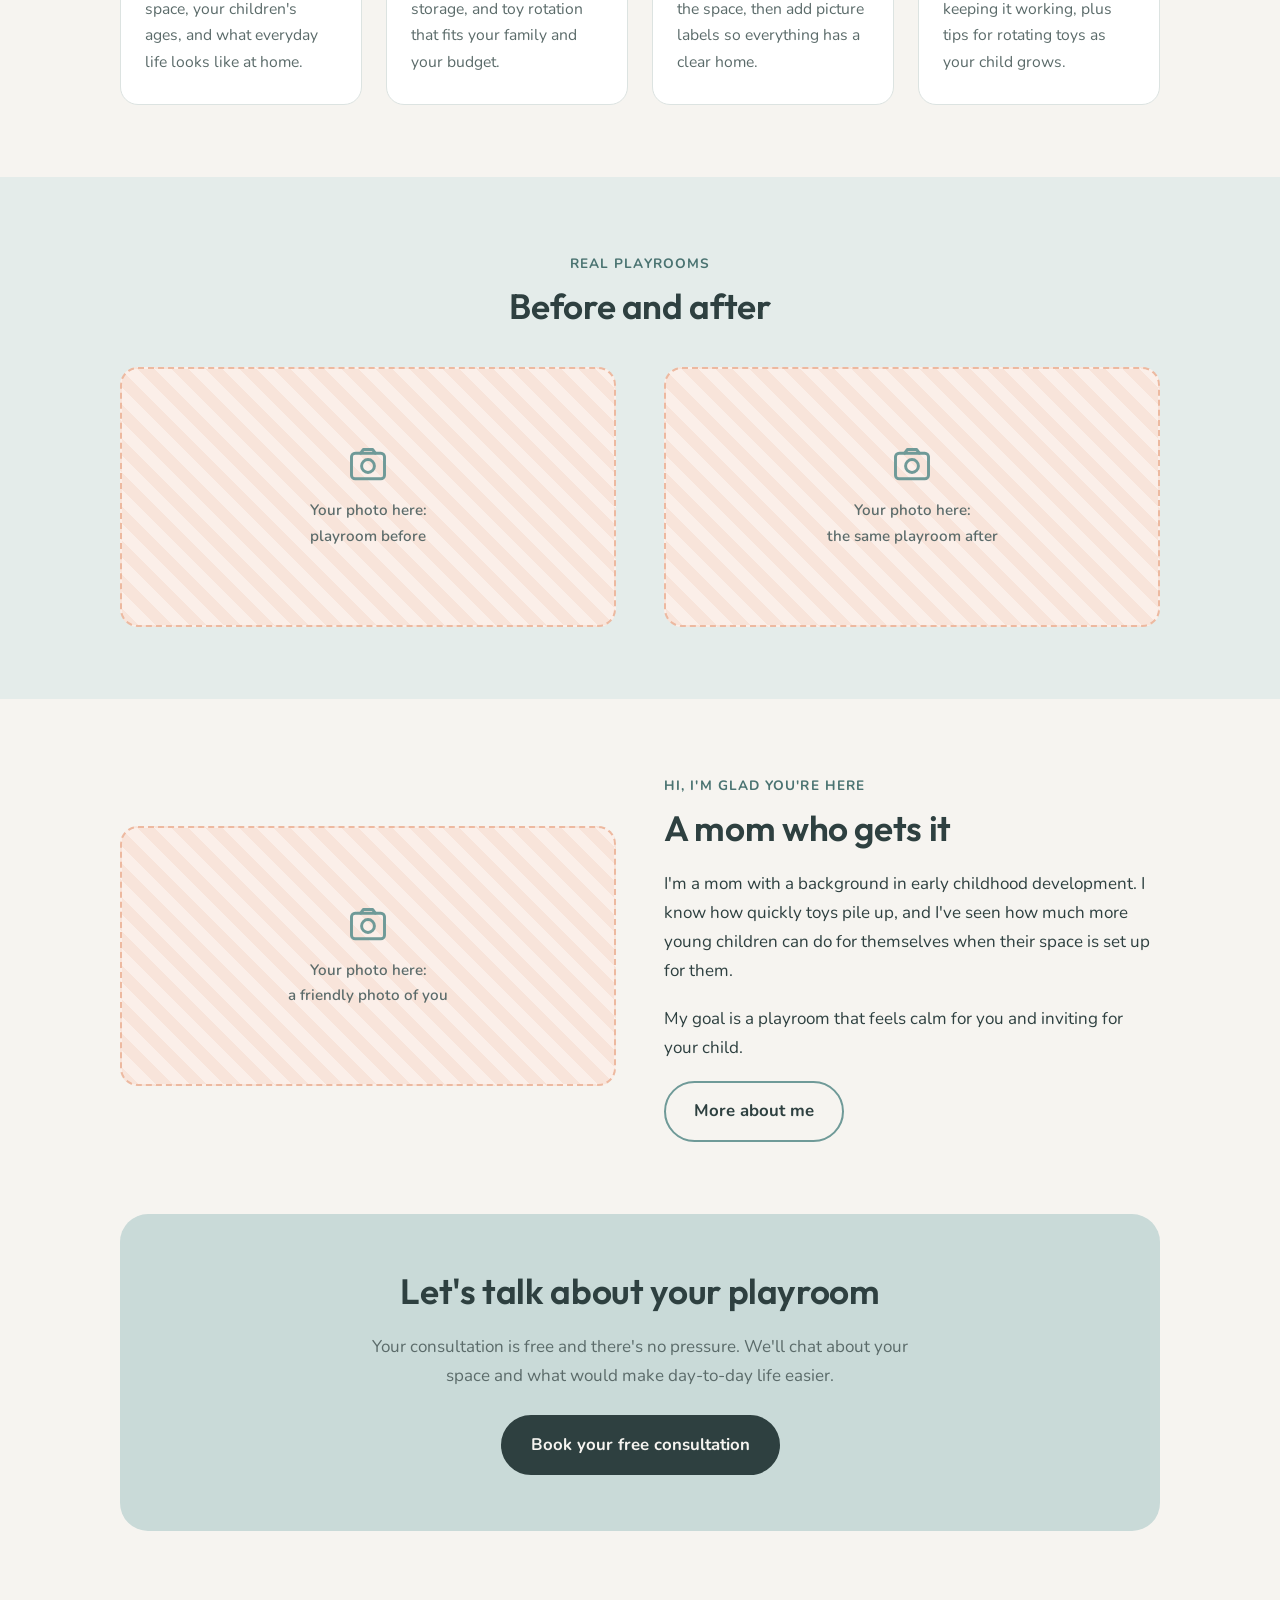
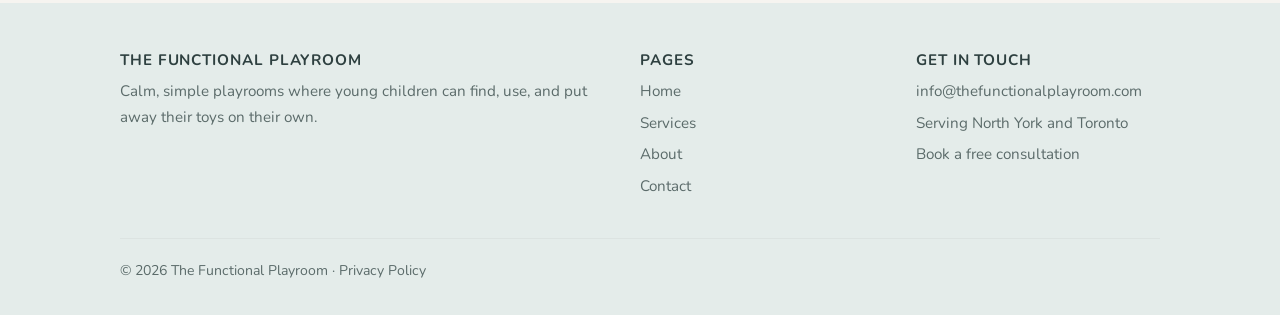
==== commit 6cec329a: "Apply brand colours, logo, and Outfit headings Replaces the placeholder palette with the logo colour" ====
--- a/index.html
+++ b/index.html
@@ -7,9 +7,10 @@
   <meta name="description" content="Playroom organizing for families with young children in North York and Toronto. Calm, simple spaces where little ones can find, use, and put away their toys on their own. Book a free consultation.">
   <link rel="preconnect" href="https://fonts.googleapis.com">
   <link rel="preconnect" href="https://fonts.gstatic.com" crossorigin>
-  <link href="https://fonts.googleapis.com/css2?family=Fraunces:opsz,wght@9..144,400;9..144,500&family=Nunito:wght@400;600;700&display=swap" rel="stylesheet">
+  <link href="https://fonts.googleapis.com/css2?family=Outfit:wght@500;600&family=Nunito:wght@400;600;700&display=swap" rel="stylesheet">
   <link rel="stylesheet" href="css/styles.css">
-  <link rel="icon" href="data:image/svg+xml,%3Csvg xmlns='http://www.w3.org/2000/svg' viewBox='0 0 32 32'%3E%3Ccircle cx='16' cy='16' r='16' fill='%23e6eee3'/%3E%3Crect x='8' y='15' width='7' height='7' rx='1.5' fill='%238fa98b'/%3E%3Crect x='17' y='15' width='7' height='7' rx='1.5' fill='%23c98f74'/%3E%3Crect x='12.5' y='8' width='7' height='7' rx='1.5' fill='%23f2dfd5'/%3E%3C/svg%3E">
+  <link rel="icon" href="data:image/svg+xml,%3Csvg xmlns='http://www.w3.org/2000/svg' viewBox='280 270 520 520'%3E%3Crect x='280' y='270' width='520' height='520' rx='110' fill='%23F6F4F0'/%3E%3Cpath d='M423 745V632a117 117 0 0 1 234 0v113' fill='none' stroke='%236F9A98' stroke-width='44'/%3E%3Cpath d='M476 745V632a64 64 0 0 1 128 0v113' fill='none' stroke='%23EDB9A0' stroke-width='44'/%3E%3Cpath d='M540 322 330 507v231q0 22 22 22h376q22 0 22-22V507Z' fill='none' stroke='%232E4040' stroke-width='40' stroke-linejoin='round'/%3E%3C/svg%3E">
+  <link rel="apple-touch-icon" href="images/brand/logo-mark.png">
 </head>
 <body>
   <a class="skip-link" href="#main">Skip to content</a>
@@ -17,11 +18,9 @@
   <!-- ===== HEADER (same on every page) ===== -->
   <header class="site-header">
     <div class="container header-inner">
-      <a class="logo" href="index.html">
-        <span class="logo-mark" aria-hidden="true">
-          <svg viewBox="0 0 24 24"><rect x="3" y="12" width="8" height="8" rx="1.5" fill="#8fa98b"/><rect x="13" y="12" width="8" height="8" rx="1.5" fill="#c98f74"/><rect x="8" y="3" width="8" height="8" rx="1.5" fill="#f2dfd5" stroke="#c98f74" stroke-width="1"/></svg>
-        </span>
-        The Functional Playroom
+      <a class="logo" href="index.html" aria-label="The Functional Playroom, home">
+        <span class="logo-mark"><svg viewBox="300 290 480 500" aria-hidden="true"><path d="M423 745V632a117 117 0 0 1 234 0v113" fill="none" stroke="#6F9A98" stroke-width="40"/><path d="M476 745V632a64 64 0 0 1 128 0v113" fill="none" stroke="#EDB9A0" stroke-width="40"/><path d="M540 322 330 507v231q0 22 22 22h376q22 0 22-22V507Z" fill="none" stroke="#2E4040" stroke-width="35" stroke-linejoin="round"/></svg></span>
+        <span>The Functional<br>Playroom</span>
       </a>
       <nav class="site-nav" aria-label="Main">
         <ul>
--- a/css/styles.css
+++ b/css/styles.css
@@ -7,24 +7,29 @@
    ========================================================= */
 
 :root {
-  --cream: #fbf7f2;        /* main background */
-  --white: #ffffff;
-  --sand: #f3ebe1;         /* soft section background */
-  --sage: #8fa98b;         /* main accent (buttons, links) */
-  --sage-dark: #5f7a5b;    /* button hover, headings accent */
-  --sage-light: #e6eee3;
-  --blush: #f2dfd5;        /* warm highlight */
-  --clay: #c98f74;         /* small warm details */
-  --text: #3f3a36;         /* body text */
-  --text-soft: #6b625b;    /* secondary text */
-  --border: #e5dcd1;
+  /* Brand colours (from the logo) */
+  --dark-green: #2e4040;        /* lettering, outlines, buttons */
+  --off-white: #f6f4f0;         /* main background */
+  --eucalyptus: #6f9a98;        /* outer arch: accents */
+  --peach: #edb9a0;             /* inner arch: warm accents */
+  --light-eucalyptus: #c9dad8;  /* panels and highlights */
+
+  /* Supporting shades of the brand colours */
+  --white: #ffffff;             /* cards */
+  --mist: #e4ecea;              /* soft section background */
+  --eucalyptus-deep: #4a7371;   /* links and small coloured text (readable) */
+  --peach-light: #f8e4da;       /* photo placeholders */
+  --button-hover: #415858;      /* button hover */
+  --text: var(--dark-green);    /* body text */
+  --text-soft: #5b6b6a;         /* secondary text */
+  --border: #dce3e1;
 
   --radius: 18px;
-  --shadow: 0 6px 24px rgba(63, 58, 54, 0.06);
+  --shadow: 0 6px 24px rgba(46, 64, 64, 0.07);
   --max-width: 1080px;
 
   --font-body: "Nunito", "Segoe UI", Helvetica, Arial, sans-serif;
-  --font-heading: "Fraunces", Georgia, "Times New Roman", serif;
+  --font-heading: "Outfit", "Nunito", "Segoe UI", Helvetica, Arial, sans-serif;
 }
 
 /* ---------- Basics ---------- */
@@ -38,7 +43,7 @@
 
 body {
   margin: 0;
-  background: var(--cream);
+  background: var(--off-white);
   color: var(--text);
   font-family: var(--font-body);
   font-size: 1.0625rem;
@@ -57,8 +62,9 @@
 h2,
 h3 {
   font-family: var(--font-heading);
-  font-weight: 500;
-  line-height: 1.25;
+  font-weight: 600;
+  line-height: 1.2;
+  letter-spacing: -0.01em;
   color: var(--text);
   margin: 0 0 0.6em;
 }
@@ -70,14 +76,14 @@
 p { margin: 0 0 1.1em; }
 
 a {
-  color: var(--sage-dark);
+  color: var(--eucalyptus-deep);
   text-underline-offset: 3px;
 }
 
 a:hover { color: var(--text); }
 
 :focus-visible {
-  outline: 3px solid var(--clay);
+  outline: 3px solid var(--eucalyptus-deep);
   outline-offset: 3px;
 }
 
@@ -103,7 +109,7 @@
 /* ---------- Header & navigation ---------- */
 
 .site-header {
-  background: var(--cream);
+  background: var(--off-white);
   border-bottom: 1px solid var(--border);
   position: sticky;
   top: 0;
@@ -122,27 +128,26 @@
 
 .logo {
   font-family: var(--font-heading);
-  font-size: 1.35rem;
-  color: var(--text);
+  font-weight: 600;
+  font-size: 1.3rem;
+  line-height: 1.05;
+  color: var(--dark-green);
   text-decoration: none;
   display: flex;
   align-items: center;
-  gap: 10px;
+  gap: 12px;
 }
 
 .logo-mark {
-  width: 34px;
-  height: 34px;
-  border-radius: 50%;
-  background: var(--sage-light);
-  display: grid;
-  place-items: center;
+  width: 46px;
+  height: 46px;
   flex-shrink: 0;
 }
 
 .logo-mark svg {
-  width: 20px;
-  height: 20px;
+  width: 100%;
+  height: 100%;
+  display: block;
 }
 
 .site-nav ul {
@@ -164,56 +169,57 @@
   font-size: 0.98rem;
 }
 
-.site-nav a:hover { background: var(--sand); }
+.site-nav a:hover { background: var(--mist); }
 
 .site-nav a[aria-current="page"] {
-  background: var(--sage-light);
-  color: var(--sage-dark);
+  background: var(--light-eucalyptus);
+  color: var(--dark-green);
 }
 
 .site-nav .nav-cta {
-  background: var(--sage);
-  color: var(--white);
+  background: var(--dark-green);
+  color: var(--off-white);
 }
 
 .site-nav .nav-cta:hover,
 .site-nav .nav-cta[aria-current="page"] {
-  background: var(--sage-dark);
-  color: var(--white);
+  background: var(--button-hover);
+  color: var(--off-white);
 }
 
 /* ---------- Buttons ---------- */
 
 .btn {
   display: inline-block;
-  background: var(--sage);
-  color: var(--white);
+  background: var(--dark-green);
+  color: var(--off-white);
   font-family: var(--font-body);
   font-weight: 700;
   font-size: 1.05rem;
   padding: 14px 28px;
   border-radius: 999px;
-  border: 2px solid var(--sage);
+  border: 2px solid var(--dark-green);
   text-decoration: none;
   cursor: pointer;
   transition: background 0.2s ease, border-color 0.2s ease;
 }
 
 .btn:hover {
-  background: var(--sage-dark);
-  border-color: var(--sage-dark);
-  color: var(--white);
+  background: var(--button-hover);
+  border-color: var(--button-hover);
+  color: var(--off-white);
 }
 
 .btn-outline {
   background: transparent;
-  color: var(--sage-dark);
+  color: var(--dark-green);
+  border-color: var(--eucalyptus);
 }
 
 .btn-outline:hover {
-  background: var(--sage-light);
-  color: var(--sage-dark);
-  border-color: var(--sage);
+  background: var(--light-eucalyptus);
+  color: var(--dark-green);
+  border-color: var(--eucalyptus);
 }
 
 .btn-row {
@@ -229,8 +235,8 @@
   padding: 72px 0;
 }
 
-.section-soft { background: var(--sand); }
-.section-sage { background: var(--sage-light); }
+.section-soft { background: var(--mist); }
+.section-sage { background: var(--light-eucalyptus); }
 
 .section-intro {
   max-width: 680px;
@@ -244,7 +250,7 @@
   font-weight: 700;
   letter-spacing: 0.08em;
   text-transform: uppercase;
-  color: var(--clay);
+  color: var(--eucalyptus-deep);
   margin-bottom: 10px;
 }
 
@@ -284,12 +290,12 @@
 .photo-placeholder {
   background: repeating-linear-gradient(
       45deg,
-      var(--blush),
-      var(--blush) 12px,
-      #f6e8e0 12px,
-      #f6e8e0 24px
+      var(--peach-light),
+      var(--peach-light) 12px,
+      #fbefe9 12px,
+      #fbefe9 24px
     );
-  border: 2px dashed var(--clay);
+  border: 2px dashed var(--peach);
   border-radius: var(--radius);
   color: var(--text-soft);
   display: flex;
@@ -309,7 +315,7 @@
   height: 44px;
   margin-bottom: 10px;
   background: no-repeat center / contain
-    url("data:image/svg+xml,%3Csvg xmlns='http://www.w3.org/2000/svg' viewBox='0 0 24 24' fill='none' stroke='%23c98f74' stroke-width='1.6' stroke-linecap='round' stroke-linejoin='round'%3E%3Crect x='3' y='5' width='18' height='14' rx='2'/%3E%3Ccircle cx='12' cy='12' r='3.5'/%3E%3Cpath d='M8 5l1.5-2h5L16 5'/%3E%3C/svg%3E");
+    url("data:image/svg+xml,%3Csvg xmlns='http://www.w3.org/2000/svg' viewBox='0 0 24 24' fill='none' stroke='%236f9a98' stroke-width='1.6' stroke-linecap='round' stroke-linejoin='round'%3E%3Crect x='3' y='5' width='18' height='14' rx='2'/%3E%3Ccircle cx='12' cy='12' r='3.5'/%3E%3Cpath d='M8 5l1.5-2h5L16 5'/%3E%3C/svg%3E");
 }
 
 .photo-placeholder.tall { min-height: 420px; }
@@ -345,7 +351,7 @@
   width: 52px;
   height: 52px;
   border-radius: 50%;
-  background: var(--sage-light);
+  background: var(--light-eucalyptus);
   display: grid;
   place-items: center;
   margin-bottom: 16px;
@@ -354,7 +360,7 @@
 .icon-circle svg {
   width: 26px;
   height: 26px;
-  stroke: var(--sage-dark);
+  stroke: var(--eucalyptus-deep);
 }
 
 .check-list {
@@ -377,8 +383,8 @@
   width: 18px;
   height: 18px;
   border-radius: 50%;
-  background: var(--sage-light)
-    url("data:image/svg+xml,%3Csvg xmlns='http://www.w3.org/2000/svg' viewBox='0 0 24 24' fill='none' stroke='%235f7a5b' stroke-width='3' stroke-linecap='round' stroke-linejoin='round'%3E%3Cpath d='M6 12l4 4 8-8'/%3E%3C/svg%3E")
+  background: var(--light-eucalyptus)
+    url("data:image/svg+xml,%3Csvg xmlns='http://www.w3.org/2000/svg' viewBox='0 0 24 24' fill='none' stroke='%232e4040' stroke-width='3' stroke-linecap='round' stroke-linejoin='round'%3E%3Cpath d='M6 12l4 4 8-8'/%3E%3C/svg%3E")
     no-repeat center / 12px;
 }
 
@@ -409,8 +415,8 @@
   width: 40px;
   height: 40px;
   border-radius: 50%;
-  background: var(--blush);
-  color: var(--text);
+  background: var(--peach);
+  color: var(--dark-green);
   font-family: var(--font-heading);
   font-size: 1.2rem;
   margin-bottom: 14px;
@@ -437,7 +443,7 @@
 .service-meta {
   font-size: 0.95rem;
   color: var(--text-soft);
-  background: var(--sand);
+  background: var(--mist);
   border-radius: 12px;
   padding: 12px 16px;
   margin-bottom: 1.2em;
@@ -474,7 +480,7 @@
   right: 0;
   top: -2px;
   font-size: 1.4rem;
-  color: var(--sage-dark);
+  color: var(--eucalyptus-deep);
 }
 
 .faq details[open] summary::after { content: "–"; }
@@ -487,7 +493,7 @@
 /* ---------- Call-to-action band ---------- */
 
 .cta-band {
-  background: var(--sage-light);
+  background: var(--light-eucalyptus);
   border-radius: 28px;
   padding: 56px 32px;
   text-align: center;
@@ -547,7 +553,7 @@
   font: inherit;
   font-size: 1rem; /* 16px+ stops phones from zooming in */
   color: var(--text);
-  background: var(--cream);
+  background: var(--off-white);
   border: 1.5px solid var(--border);
   border-radius: 12px;
   padding: 12px 14px;
@@ -562,9 +568,9 @@
 .field select:focus,
 .field textarea:focus {
   outline: none;
-  border-color: var(--sage);
+  border-color: var(--eucalyptus);
   background: var(--white);
-  box-shadow: 0 0 0 3px var(--sage-light);
+  box-shadow: 0 0 0 3px var(--light-eucalyptus);
 }
 
 fieldset.field {
@@ -585,7 +591,7 @@
   margin-top: 6px;
   width: 18px;
   height: 18px;
-  accent-color: var(--sage-dark);
+  accent-color: var(--dark-green);
   flex-shrink: 0;
 }
 
@@ -624,7 +630,7 @@
 .prose li { margin-bottom: 0.4em; }
 
 .notice {
-  background: var(--blush);
+  background: var(--peach-light);
   border-radius: 14px;
   padding: 16px 20px;
   font-size: 0.95rem;
@@ -633,7 +639,7 @@
 /* ---------- Footer ---------- */
 
 .site-footer {
-  background: var(--sand);
+  background: var(--mist);
   padding: 48px 0 32px;
   margin-top: 72px;
   font-size: 0.95rem;
@@ -758,7 +764,7 @@
 }
 
 .product-note {
-  background: var(--sand);
+  background: var(--mist);
   border-radius: 14px;
   padding: 18px 20px;
   margin: 0 0 1.4em;
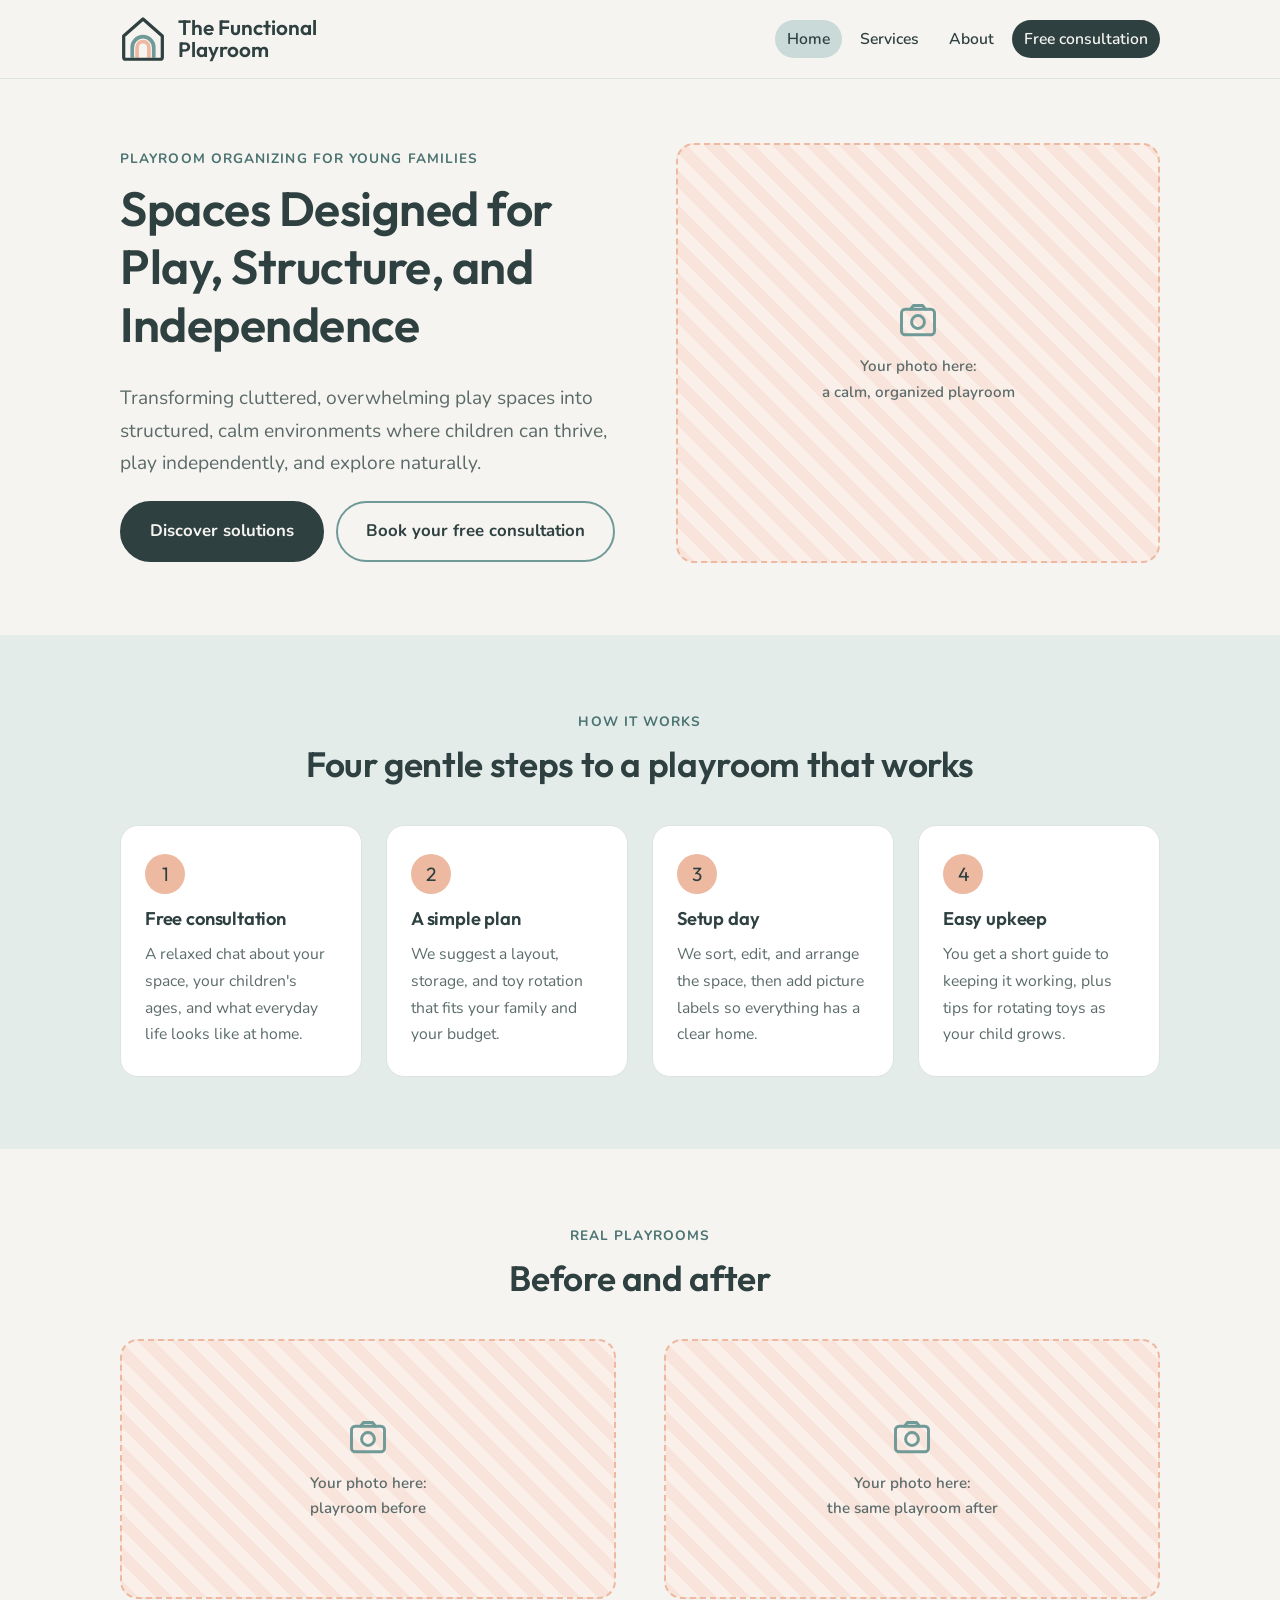
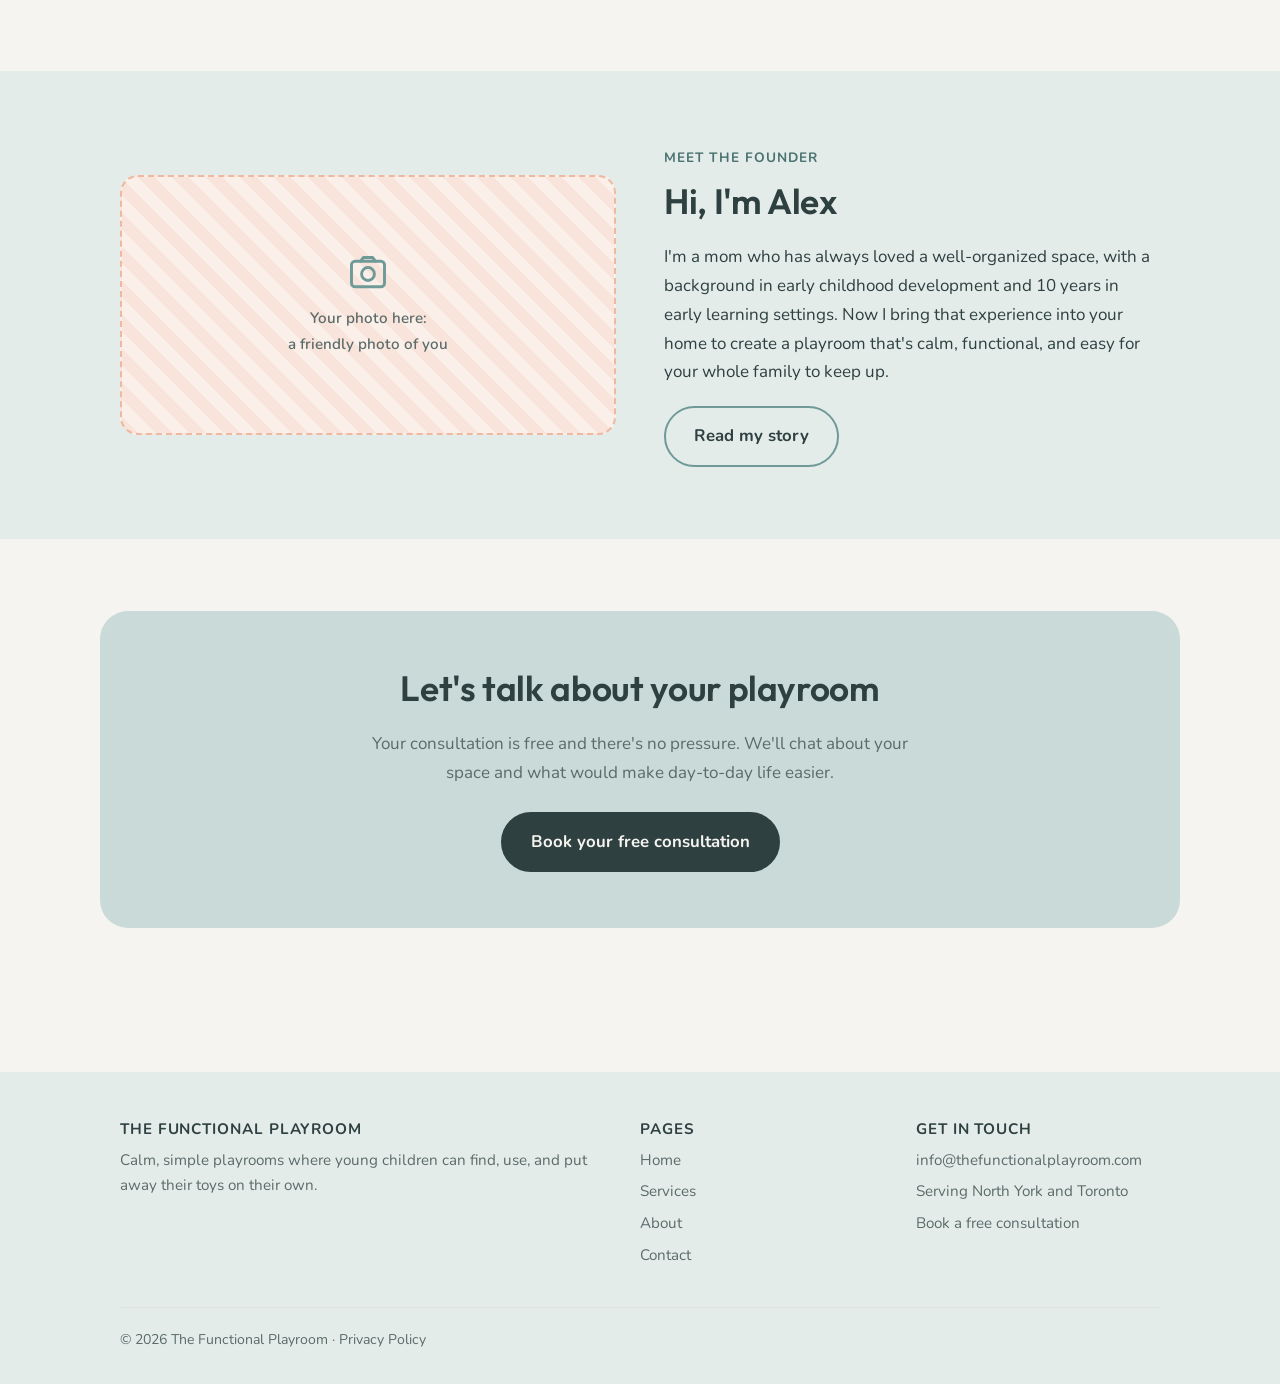
==== commit fa3a8c44: "Simplify Home page to avoid repeating About page Removes the 'Too many toys' section and shortens th" ====
--- a/index.html
+++ b/index.html
@@ -54,42 +54,8 @@
       </div>
     </section>
 
-    <!-- ===== THE PROBLEM / PROMISE ===== -->
+    <!-- ===== HOW IT WORKS ===== -->
     <section class="section section-soft">
-      <div class="container">
-        <div class="section-intro">
-          <span class="eyebrow">Sound familiar?</span>
-          <h2>Too many toys, not enough play.</h2>
-          <p class="lead">Overflowing bins, missing pieces, and a nightly clean-up that always lands on you. When everything is out at once, children often play less, not more.</p>
-        </div>
-        <div class="grid-3">
-          <div class="card">
-            <div class="icon-circle" aria-hidden="true">
-              <svg viewBox="0 0 24 24" fill="none" stroke-width="1.8" stroke-linecap="round" stroke-linejoin="round"><circle cx="12" cy="12" r="3"/><path d="M2 12s4-7 10-7 10 7 10 7-4 7-10 7S2 12 2 12z"/></svg>
-            </div>
-            <h3>Easy to find</h3>
-            <p>Toys live at a child's height, in open containers, with picture labels, so even non-readers know where things are.</p>
-          </div>
-          <div class="card">
-            <div class="icon-circle" aria-hidden="true">
-              <svg viewBox="0 0 24 24" fill="none" stroke-width="1.8" stroke-linecap="round" stroke-linejoin="round"><path d="M12 3l2.5 5 5.5.8-4 3.9.9 5.5L12 15.6 7.1 18.2 8 12.7 4 8.8l5.5-.8z"/></svg>
-            </div>
-            <h3>Easy to use</h3>
-            <p>A thoughtful selection of toys and clear play areas invite longer, deeper play and fewer "I'm bored" moments.</p>
-          </div>
-          <div class="card">
-            <div class="icon-circle" aria-hidden="true">
-              <svg viewBox="0 0 24 24" fill="none" stroke-width="1.8" stroke-linecap="round" stroke-linejoin="round"><path d="M3 10l9-6 9 6"/><path d="M5 10v10h14V10"/><path d="M10 20v-5h4v5"/></svg>
-            </div>
-            <h3>Easy to put away</h3>
-            <p>When every toy has a simple, obvious home, tidy-up becomes something your child can do, not something you do for them.</p>
-          </div>
-        </div>
-      </div>
-    </section>
-
-    <!-- ===== HOW IT WORKS ===== -->
-    <section class="section">
       <div class="container">
         <div class="section-intro">
           <span class="eyebrow">How it works</span>
@@ -117,7 +83,7 @@
     </section>
 
     <!-- ===== BEFORE / AFTER PHOTOS ===== -->
-    <section class="section section-soft">
+    <section class="section">
       <div class="container">
         <div class="section-intro">
           <span class="eyebrow">Real playrooms</span>
@@ -137,24 +103,23 @@
     </section>
 
     <!-- ===== ABOUT TEASER ===== -->
-    <section class="section">
+    <section class="section section-soft">
       <div class="container grid-2">
         <!-- PHOTO: a friendly photo of you -->
         <div class="photo-placeholder" role="img" aria-label="Photo coming soon">
           Your photo here:<br>a friendly photo of you
         </div>
         <div>
-          <span class="eyebrow">Hi, I'm glad you're here</span>
-          <h2>A mom who gets it</h2>
-          <p>I'm a mom with a background in early childhood development. I know how quickly toys pile up, and I've seen how much more young children can do for themselves when their space is set up for them.</p>
-          <p>My goal is a playroom that feels calm for you and inviting for your child.</p>
-          <a class="btn btn-outline" href="about.html">More about me</a>
+          <span class="eyebrow">Meet the founder</span>
+          <h2>Hi, I'm Alex</h2>
+          <p>I'm a mom who has always loved a well-organized space, with a background in early childhood development and 10 years in early learning settings. Now I bring that experience into your home to create a playroom that's calm, functional, and easy for your whole family to keep up.</p>
+          <a class="btn btn-outline" href="about.html">Read my story</a>
         </div>
       </div>
     </section>
 
     <!-- ===== CALL TO ACTION ===== -->
-    <section class="container">
+    <section class="container section">
       <div class="cta-band">
         <h2>Let's talk about your playroom</h2>
         <p>Your consultation is free and there's no pressure. We'll chat about your space and what would make day-to-day life easier.</p>
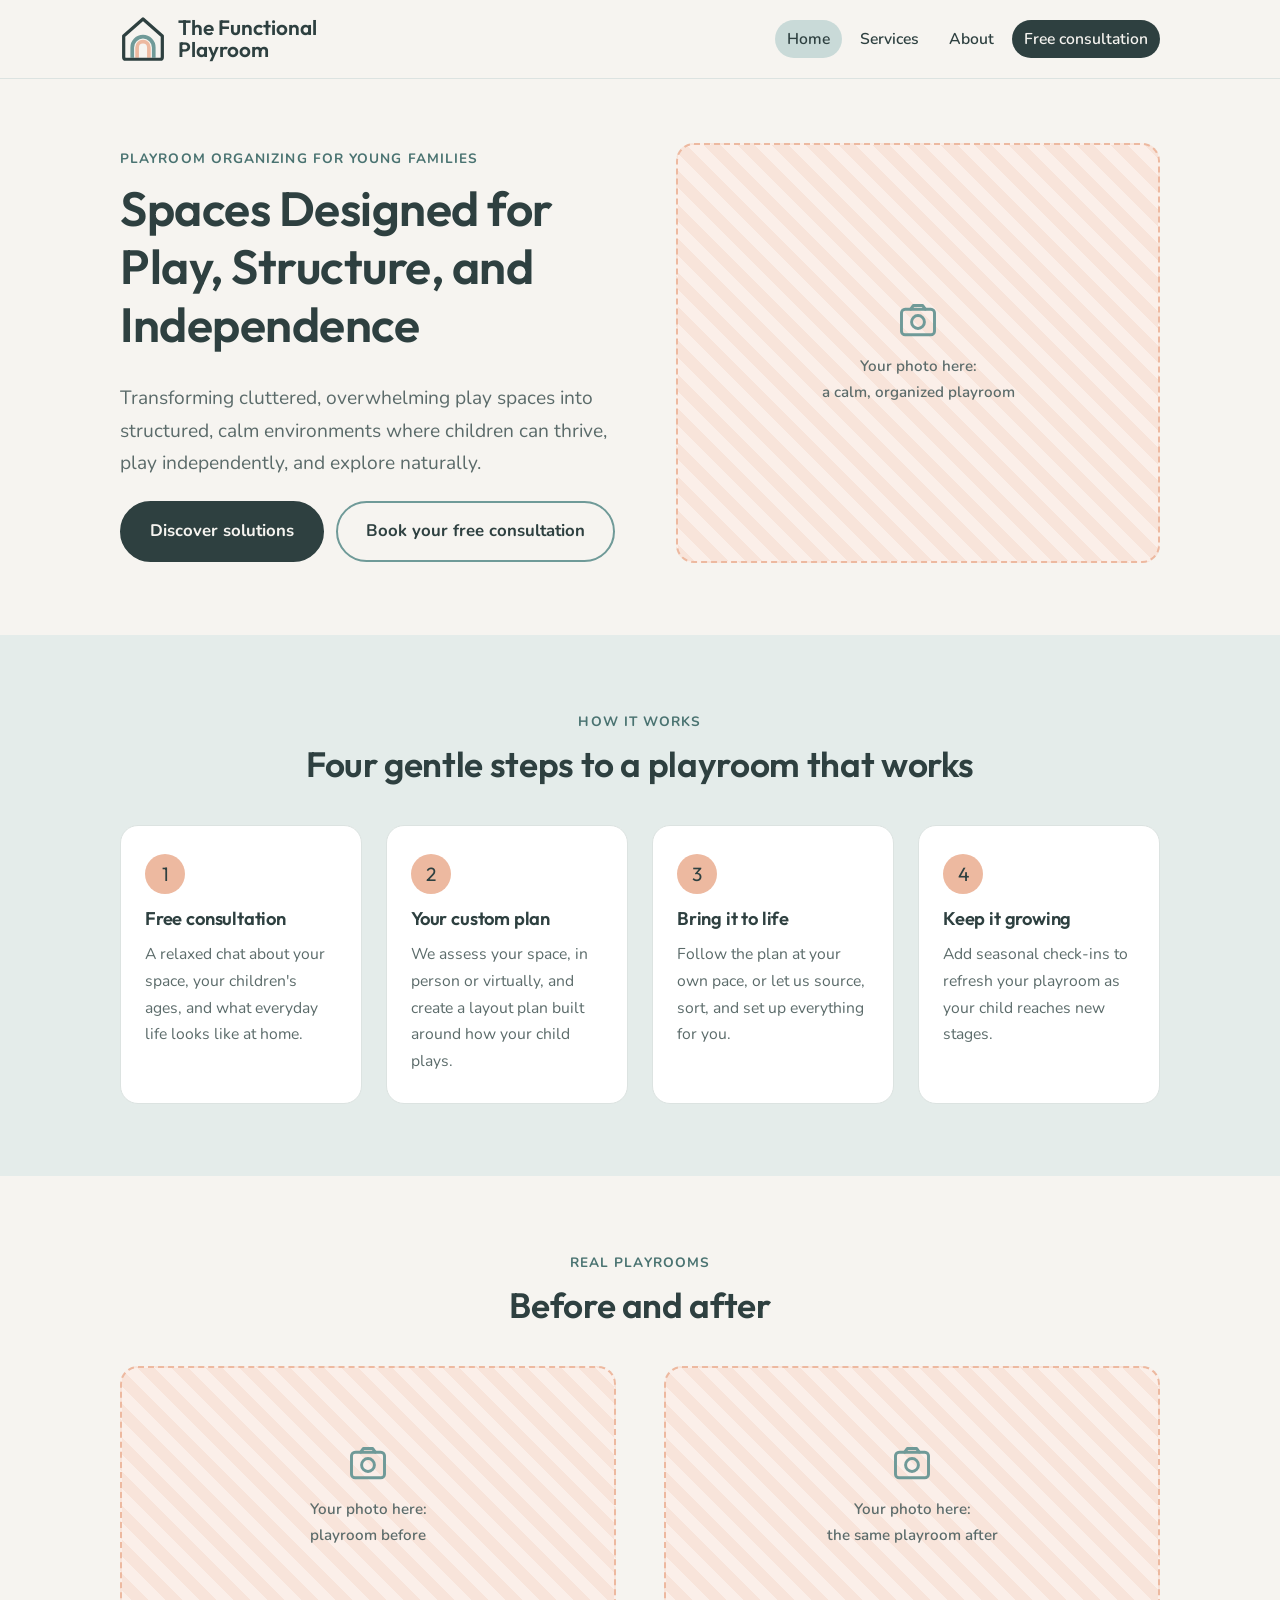
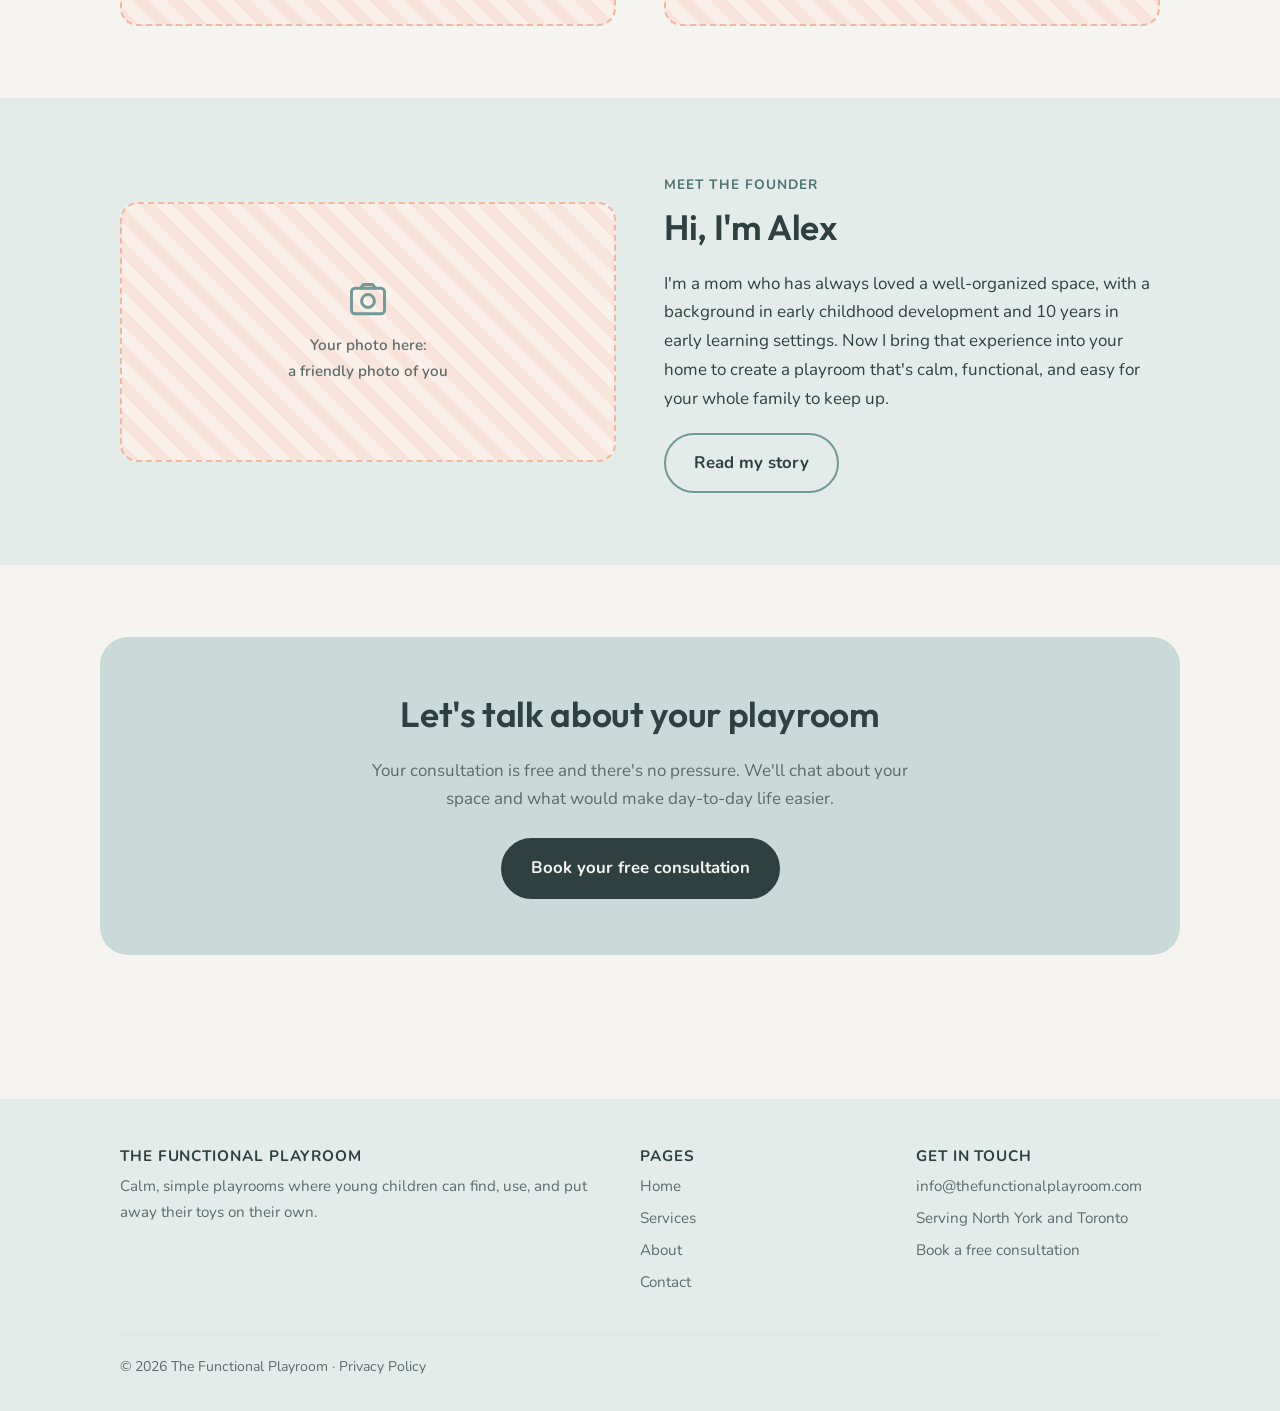
==== commit 1c5e11cb: "Reword How it works steps to fit all three packages Co-Authored-By: Claude Opus 5.5 <noreply@anthrop" ====
--- a/index.html
+++ b/index.html
@@ -67,16 +67,16 @@
             <p>A relaxed chat about your space, your children's ages, and what everyday life looks like at home.</p>
           </li>
           <li>
-            <h3>A simple plan</h3>
-            <p>We suggest a layout, storage, and toy rotation that fits your family and your budget.</p>
+            <h3>Your custom plan</h3>
+            <p>We assess your space, in person or virtually, and create a layout plan built around how your child plays.</p>
           </li>
           <li>
-            <h3>Setup day</h3>
-            <p>We sort, edit, and arrange the space, then add picture labels so everything has a clear home.</p>
+            <h3>Bring it to life</h3>
+            <p>Follow the plan at your own pace, or let us source, sort, and set up everything for you.</p>
           </li>
           <li>
-            <h3>Easy upkeep</h3>
-            <p>You get a short guide to keeping it working, plus tips for rotating toys as your child grows.</p>
+            <h3>Keep it growing</h3>
+            <p>Add seasonal check-ins to refresh your playroom as your child reaches new stages.</p>
           </li>
         </ol>
       </div>
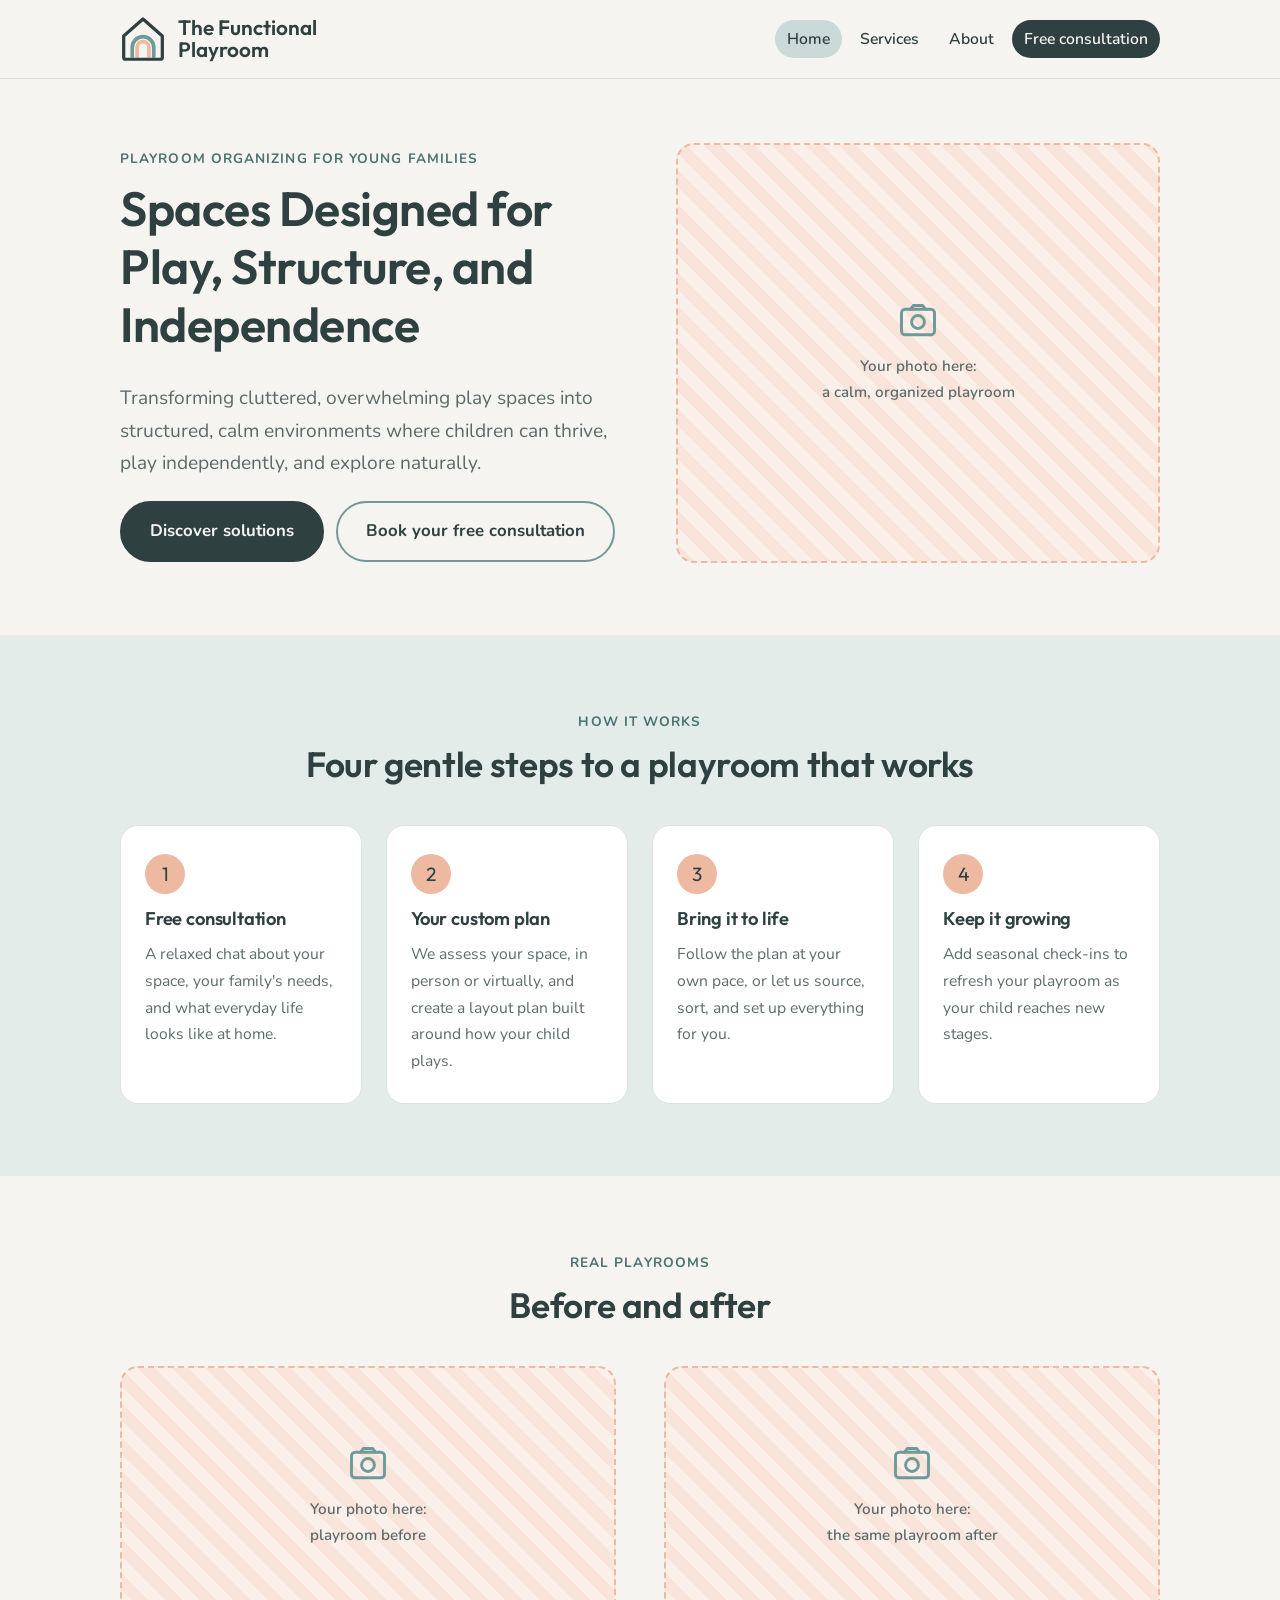
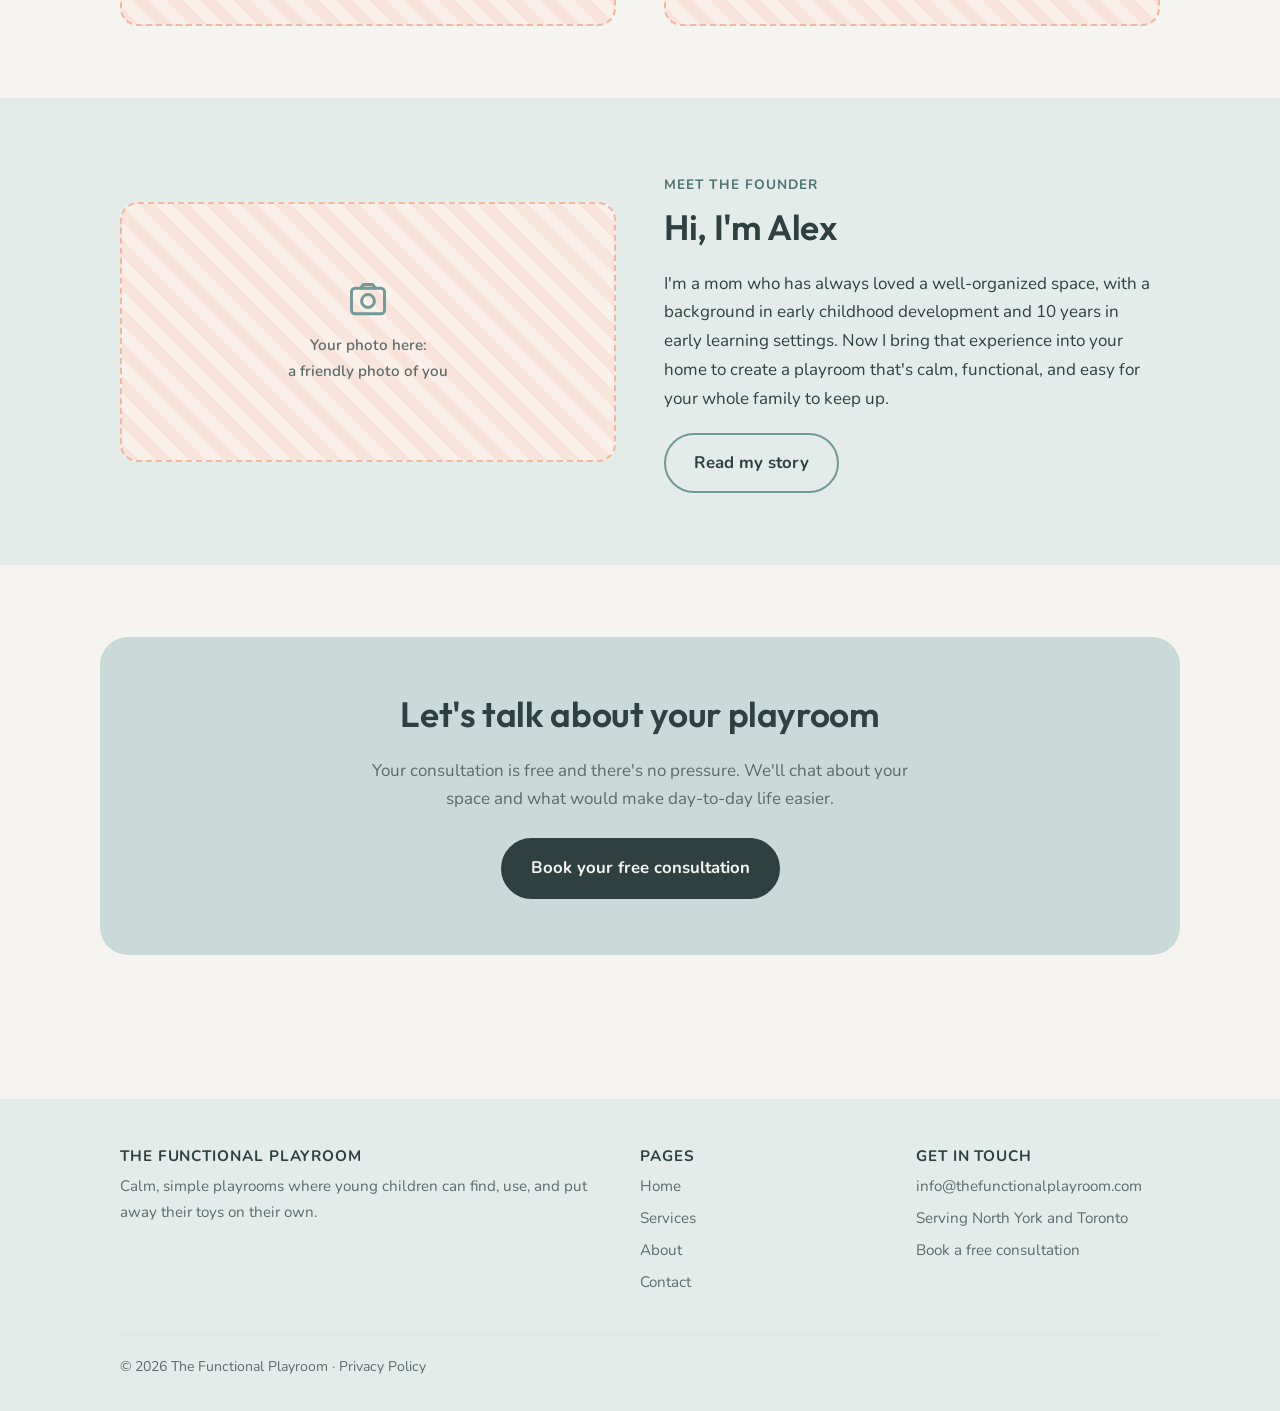
==== commit 8bd5c1bf: "Reword free consultation step Co-Authored-By: Claude Opus 5.5 <noreply@anthropic.com> Claude-Session" ====
--- a/index.html
+++ b/index.html
@@ -64,7 +64,7 @@
         <ol class="steps">
           <li>
             <h3>Free consultation</h3>
-            <p>A relaxed chat about your space, your children's ages, and what everyday life looks like at home.</p>
+            <p>A relaxed chat about your space, your family's needs, and what everyday life looks like at home.</p>
           </li>
           <li>
             <h3>Your custom plan</h3>
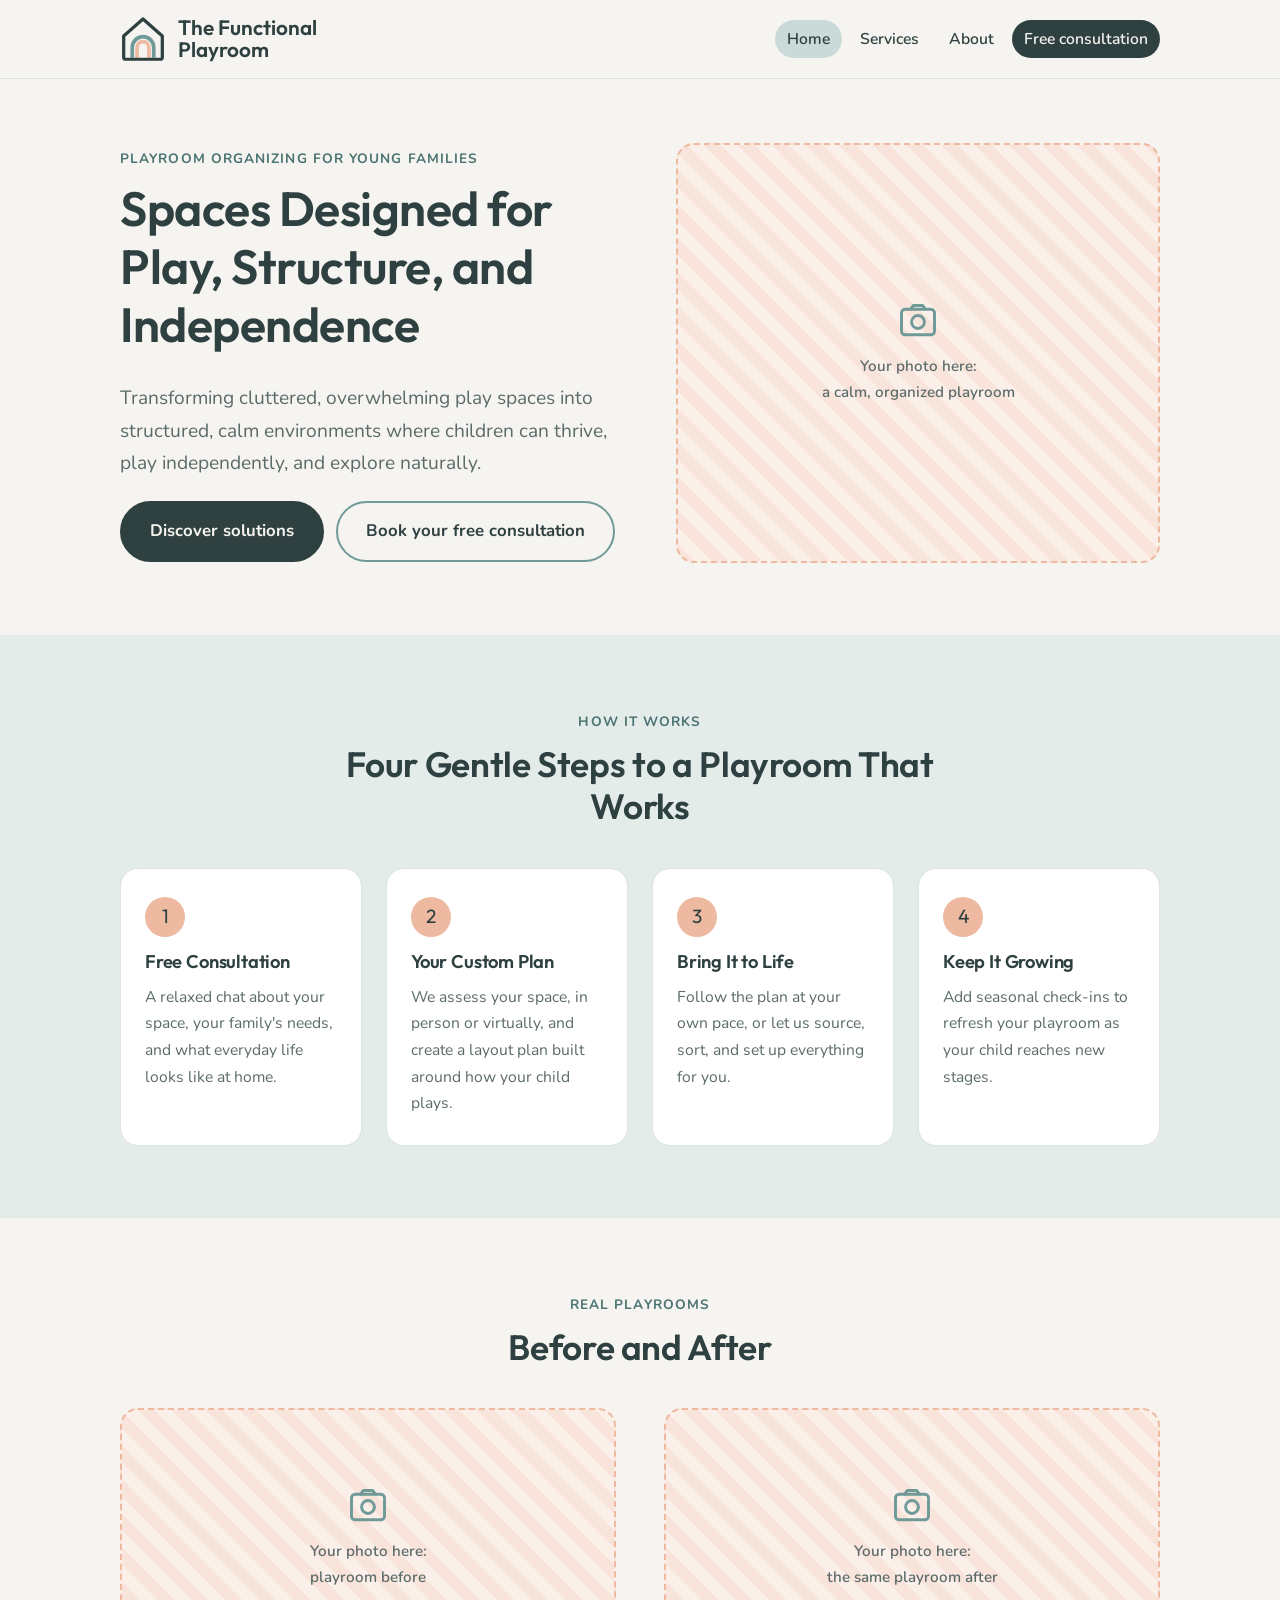
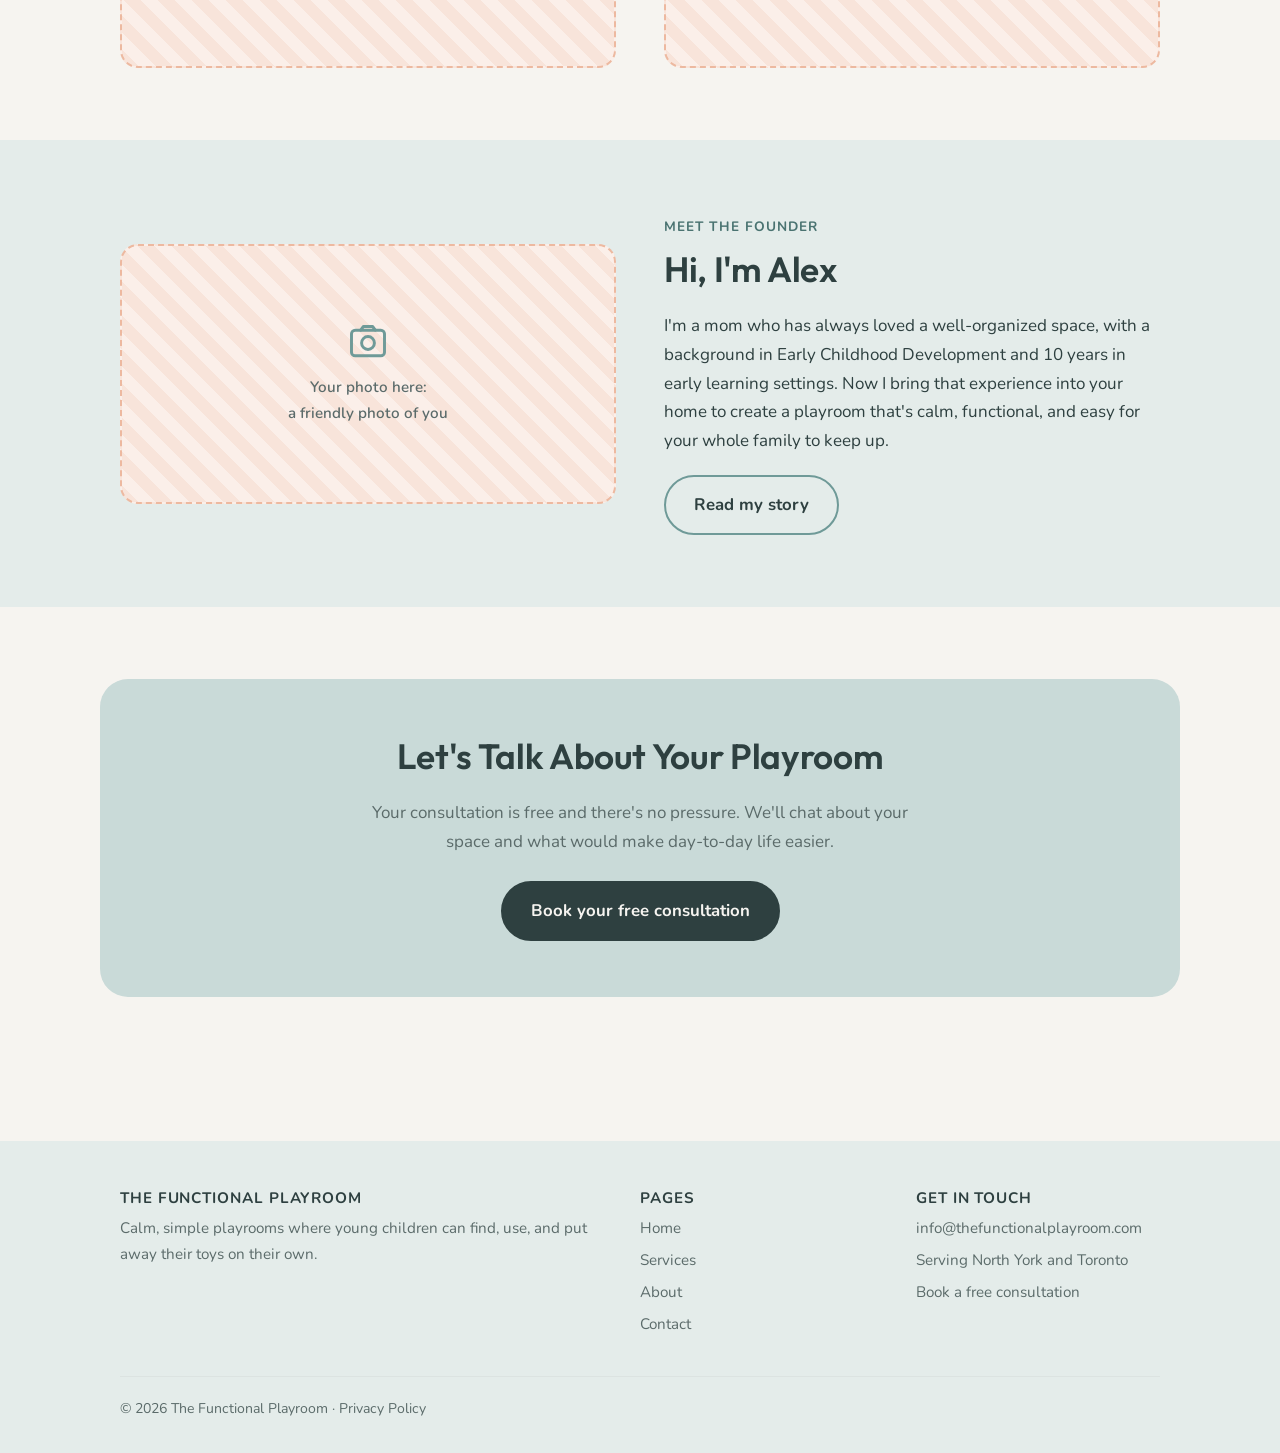
==== commit 9f68dc4f: "Use title case for headings and capitalize Early Childhood Development Co-Authored-By: Claude Opus 5" ====
--- a/index.html
+++ b/index.html
@@ -59,23 +59,23 @@
       <div class="container">
         <div class="section-intro">
           <span class="eyebrow">How it works</span>
-          <h2>Four gentle steps to a playroom that works</h2>
+          <h2>Four Gentle Steps to a Playroom That Works</h2>
         </div>
         <ol class="steps">
           <li>
-            <h3>Free consultation</h3>
+            <h3>Free Consultation</h3>
             <p>A relaxed chat about your space, your family's needs, and what everyday life looks like at home.</p>
           </li>
           <li>
-            <h3>Your custom plan</h3>
+            <h3>Your Custom Plan</h3>
             <p>We assess your space, in person or virtually, and create a layout plan built around how your child plays.</p>
           </li>
           <li>
-            <h3>Bring it to life</h3>
+            <h3>Bring It to Life</h3>
             <p>Follow the plan at your own pace, or let us source, sort, and set up everything for you.</p>
           </li>
           <li>
-            <h3>Keep it growing</h3>
+            <h3>Keep It Growing</h3>
             <p>Add seasonal check-ins to refresh your playroom as your child reaches new stages.</p>
           </li>
         </ol>
@@ -87,7 +87,7 @@
       <div class="container">
         <div class="section-intro">
           <span class="eyebrow">Real playrooms</span>
-          <h2>Before and after</h2>
+          <h2>Before and After</h2>
         </div>
         <div class="grid-2">
           <!-- PHOTO: a "before" photo -->
@@ -112,7 +112,7 @@
         <div>
           <span class="eyebrow">Meet the founder</span>
           <h2>Hi, I'm Alex</h2>
-          <p>I'm a mom who has always loved a well-organized space, with a background in early childhood development and 10 years in early learning settings. Now I bring that experience into your home to create a playroom that's calm, functional, and easy for your whole family to keep up.</p>
+          <p>I'm a mom who has always loved a well-organized space, with a background in Early Childhood Development and 10 years in early learning settings. Now I bring that experience into your home to create a playroom that's calm, functional, and easy for your whole family to keep up.</p>
           <a class="btn btn-outline" href="about.html">Read my story</a>
         </div>
       </div>
@@ -121,7 +121,7 @@
     <!-- ===== CALL TO ACTION ===== -->
     <section class="container section">
       <div class="cta-band">
-        <h2>Let's talk about your playroom</h2>
+        <h2>Let's Talk About Your Playroom</h2>
         <p>Your consultation is free and there's no pressure. We'll chat about your space and what would make day-to-day life easier.</p>
         <a class="btn" href="contact.html">Book your free consultation</a>
       </div>
@@ -147,7 +147,7 @@
           </ul>
         </div>
         <div>
-          <h3>Get in touch</h3>
+          <h3>Get in Touch</h3>
           <ul>
             <li><a href="mailto:info@thefunctionalplayroom.com">info@thefunctionalplayroom.com</a></li>
             <li>Serving North York and Toronto</li>
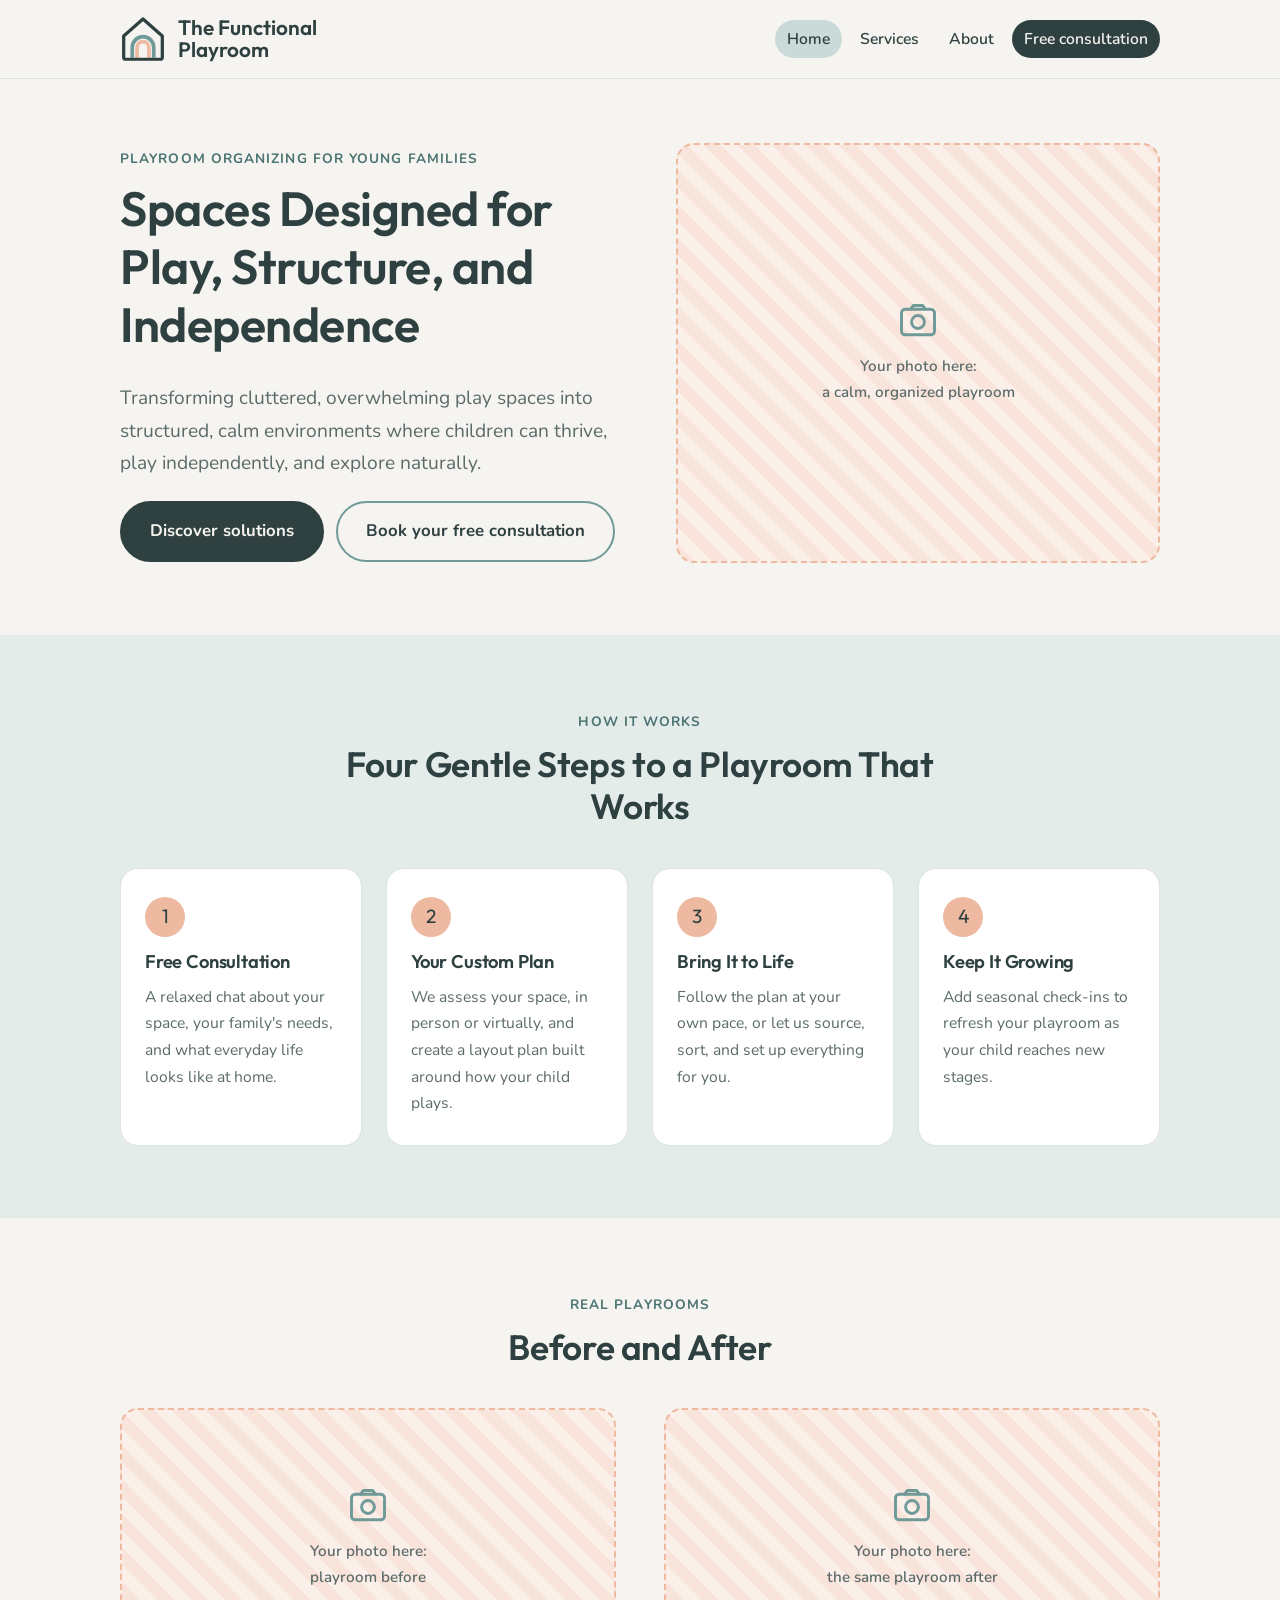
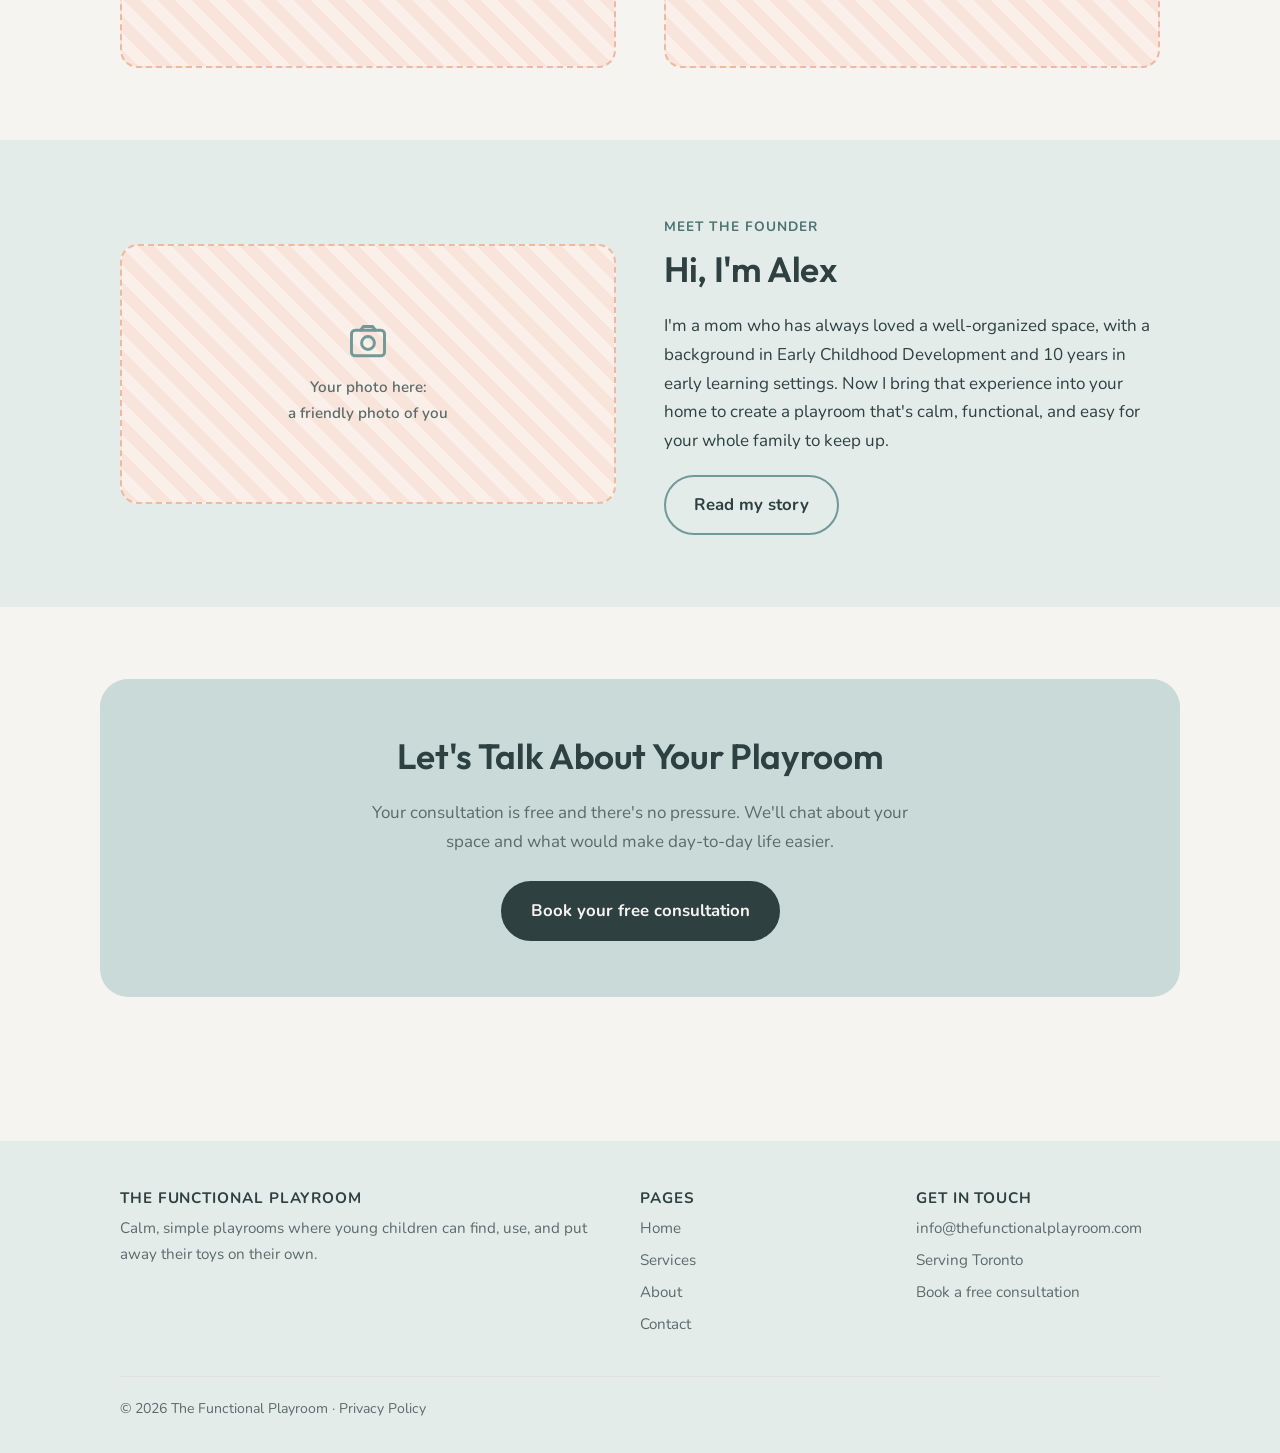
==== commit e6b825e8: "Change service area to Toronto and add location note to FAQ Co-Authored-By: Claude Opus 5.5 <noreply" ====
--- a/index.html
+++ b/index.html
@@ -4,7 +4,7 @@
   <meta charset="UTF-8">
   <meta name="viewport" content="width=device-width, initial-scale=1">
   <title>The Functional Playroom | Playroom organizing for young children</title>
-  <meta name="description" content="Playroom organizing for families with young children in North York and Toronto. Calm, simple spaces where little ones can find, use, and put away their toys on their own. Book a free consultation.">
+  <meta name="description" content="Playroom organizing for families with young children in Toronto. Calm, simple spaces where little ones can find, use, and put away their toys on their own. Book a free consultation.">
   <link rel="preconnect" href="https://fonts.googleapis.com">
   <link rel="preconnect" href="https://fonts.gstatic.com" crossorigin>
   <link href="https://fonts.googleapis.com/css2?family=Outfit:wght@500;600&family=Nunito:wght@400;600;700&display=swap" rel="stylesheet">
@@ -150,7 +150,7 @@
           <h3>Get in Touch</h3>
           <ul>
             <li><a href="mailto:info@thefunctionalplayroom.com">info@thefunctionalplayroom.com</a></li>
-            <li>Serving North York and Toronto</li>
+            <li>Serving Toronto</li>
             <li><a href="contact.html">Book a free consultation</a></li>
           </ul>
         </div>
